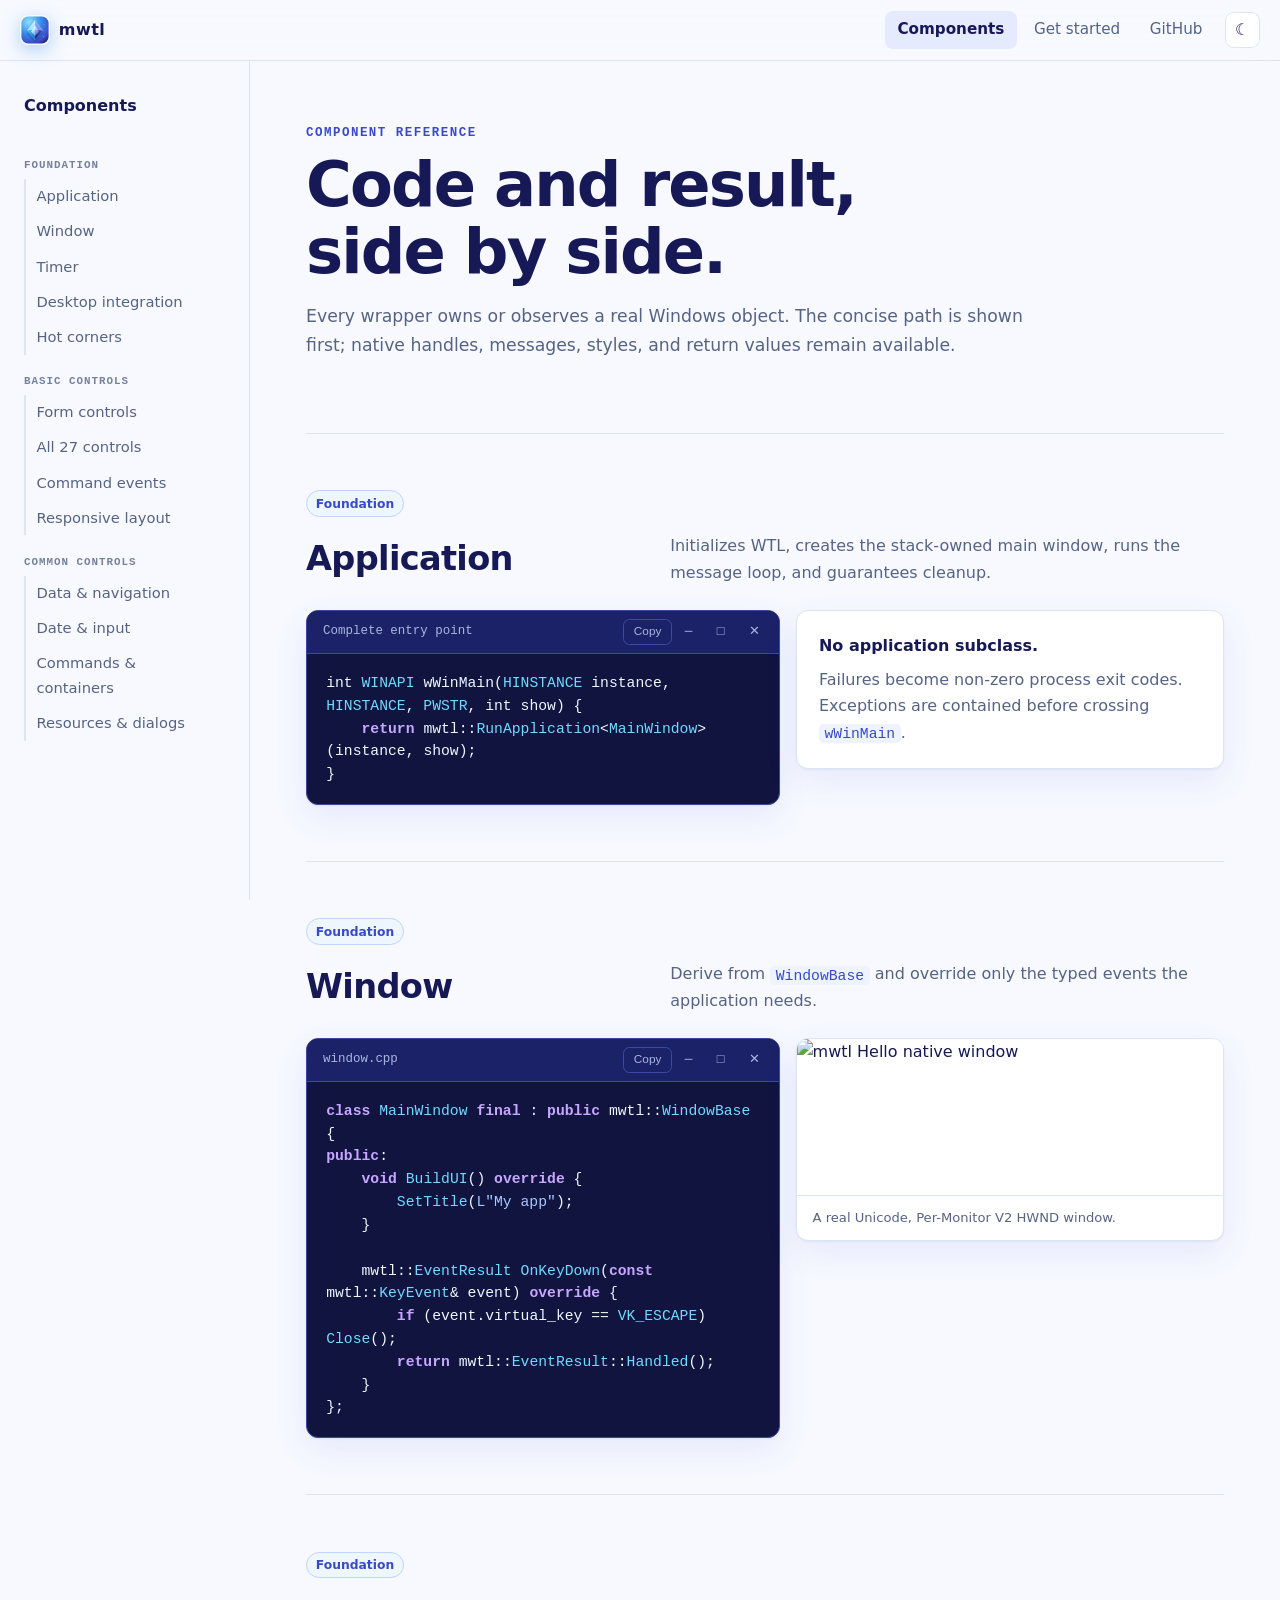
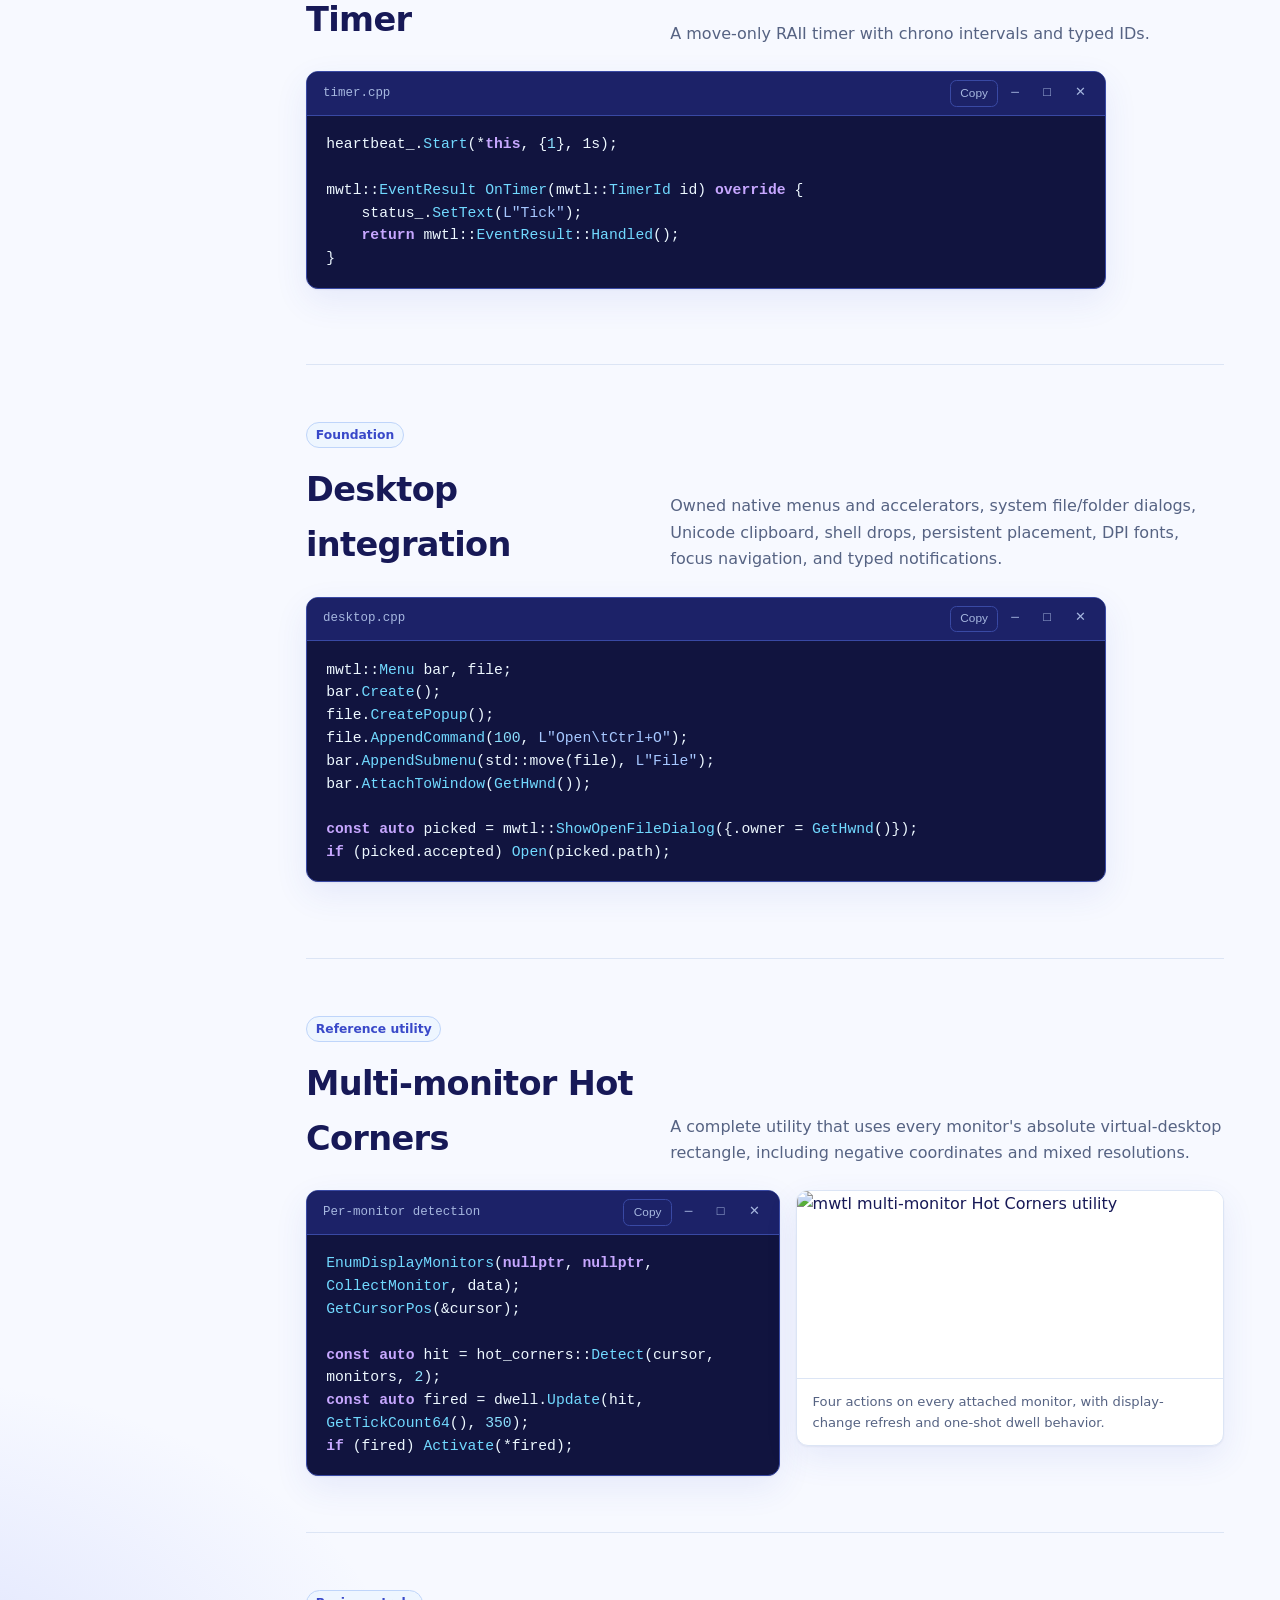
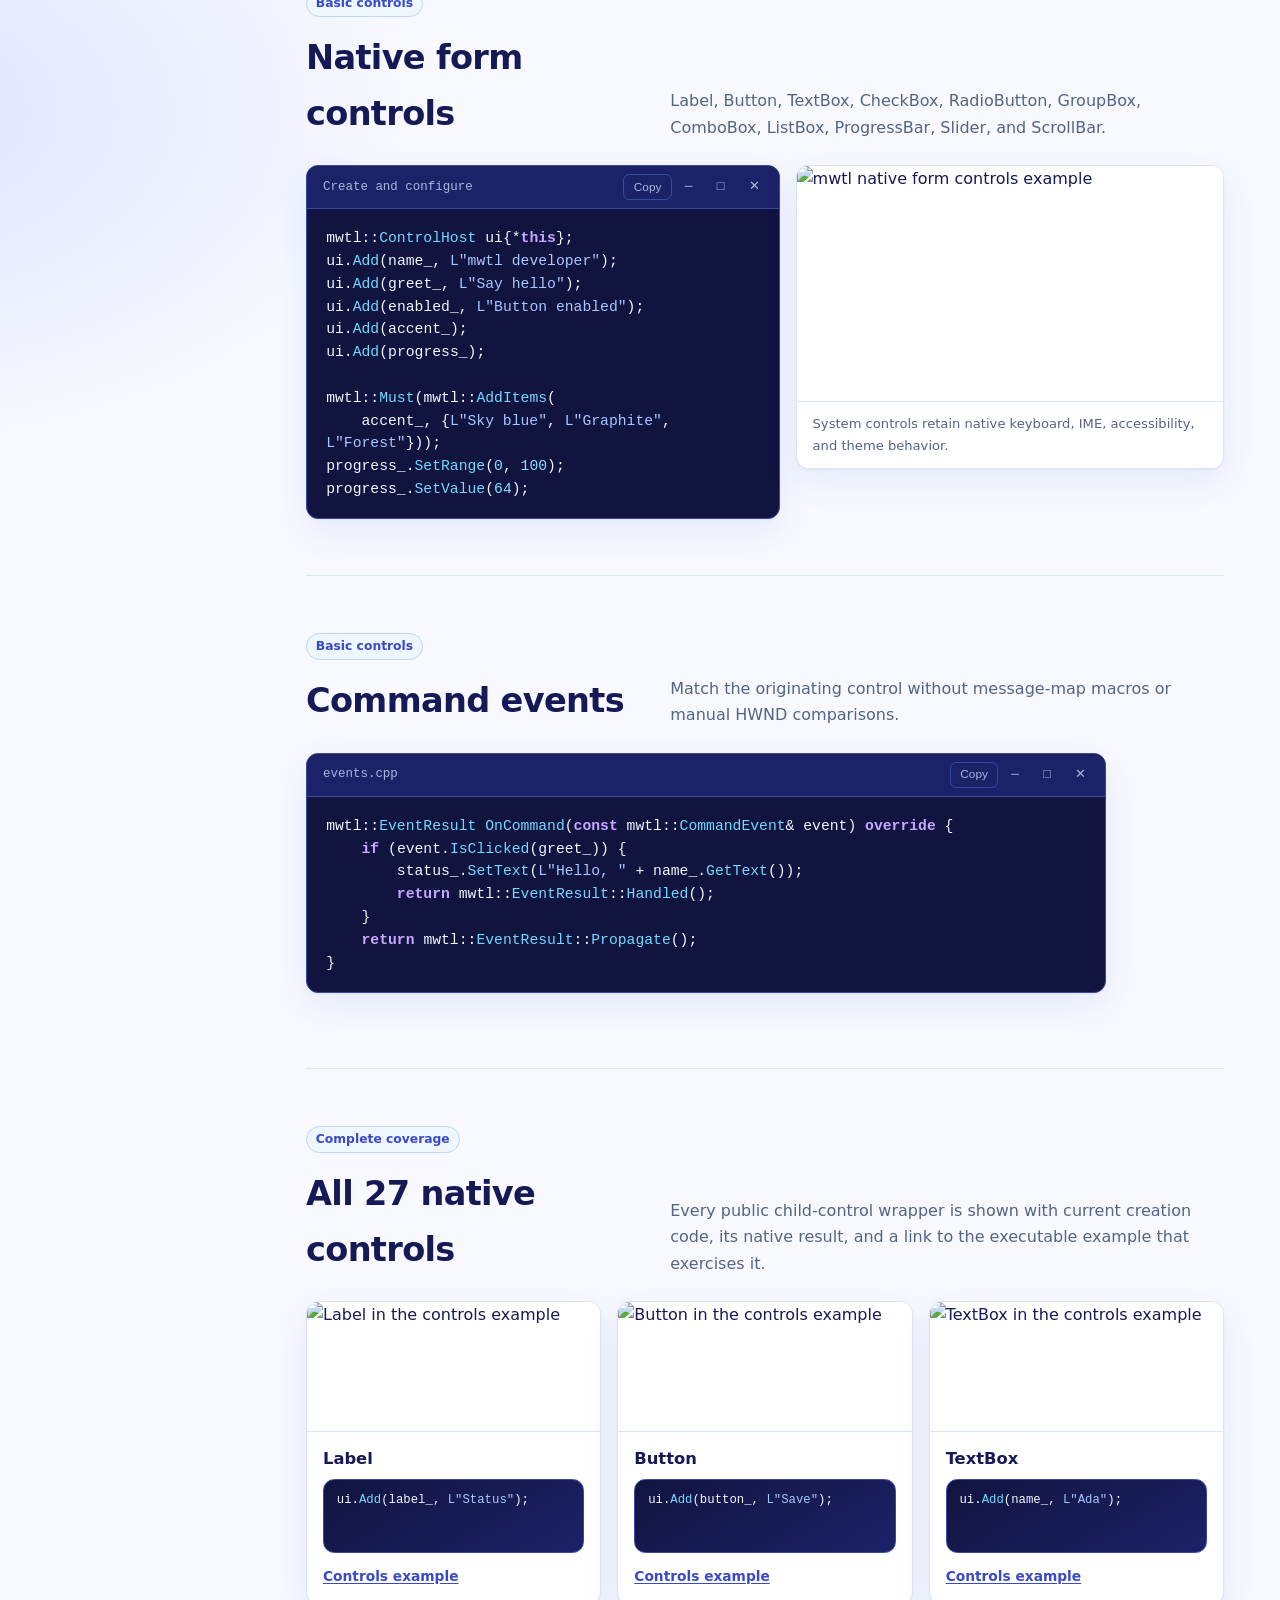
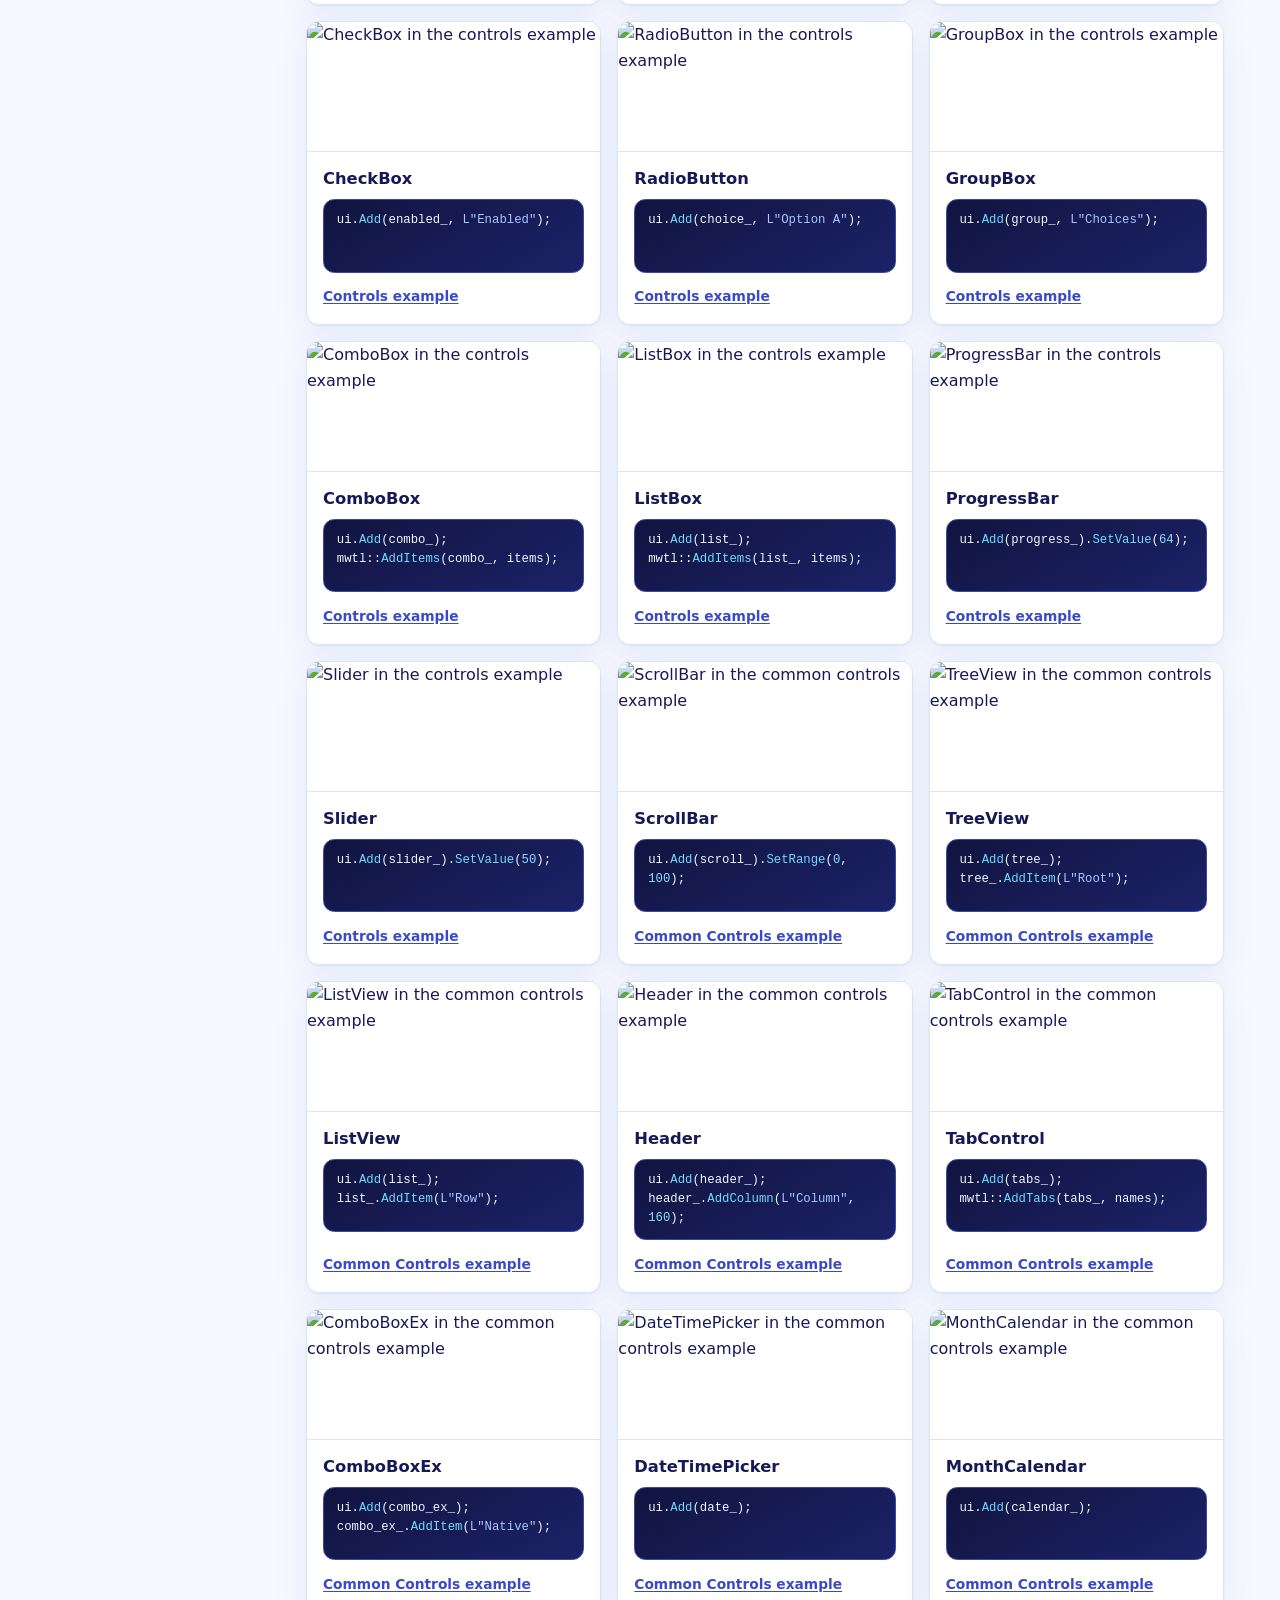
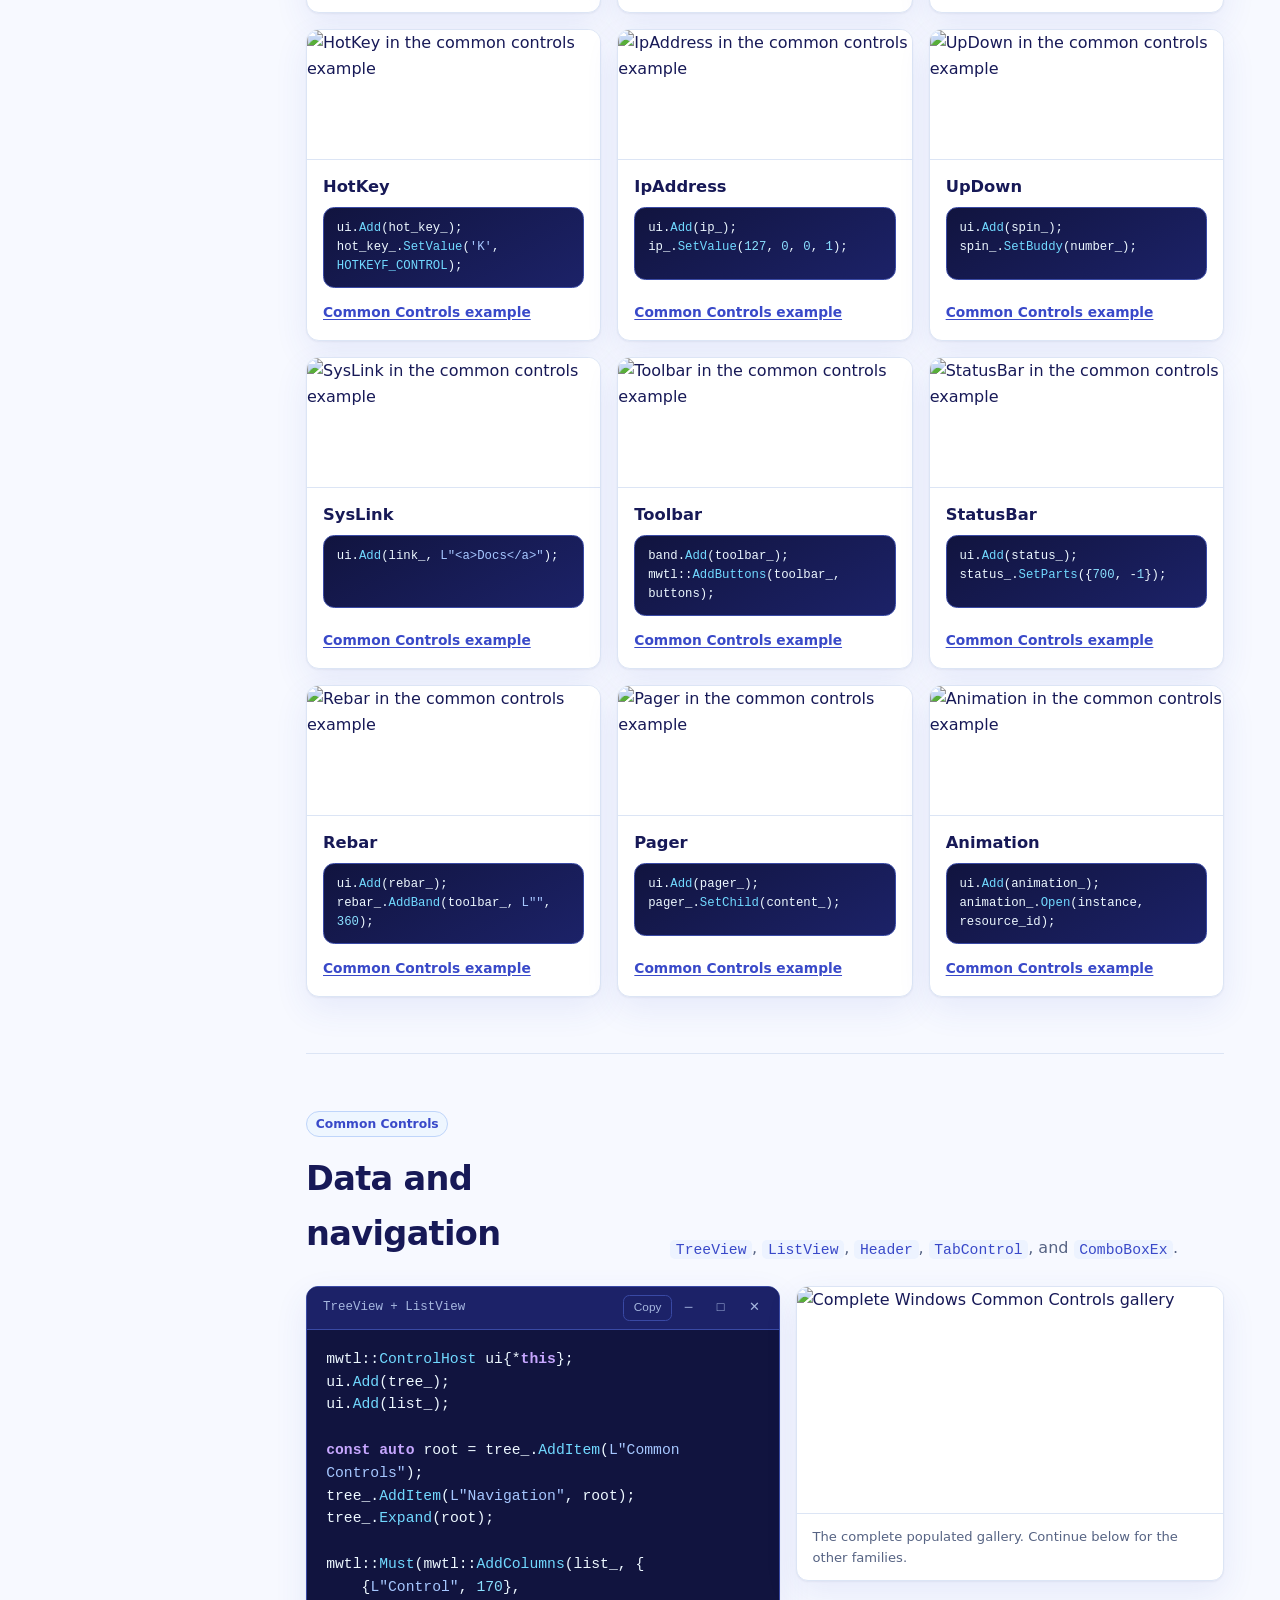
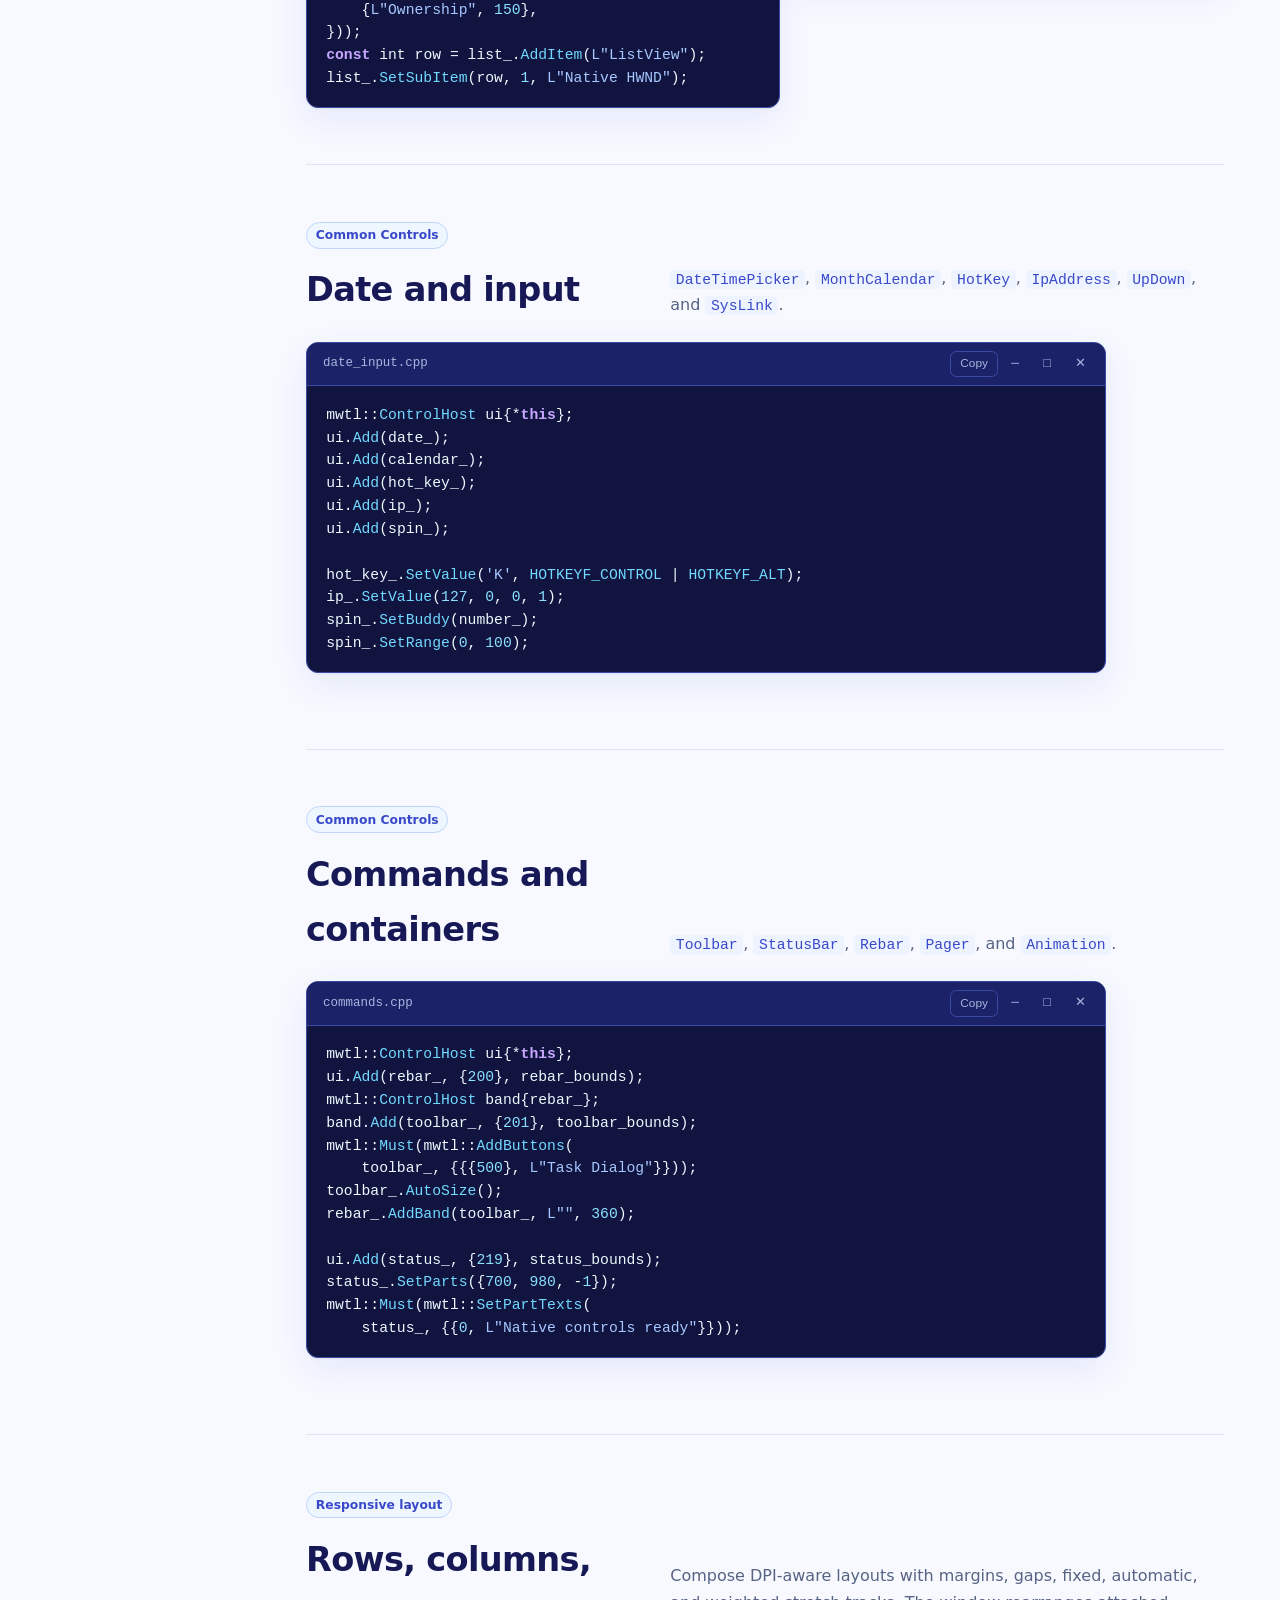
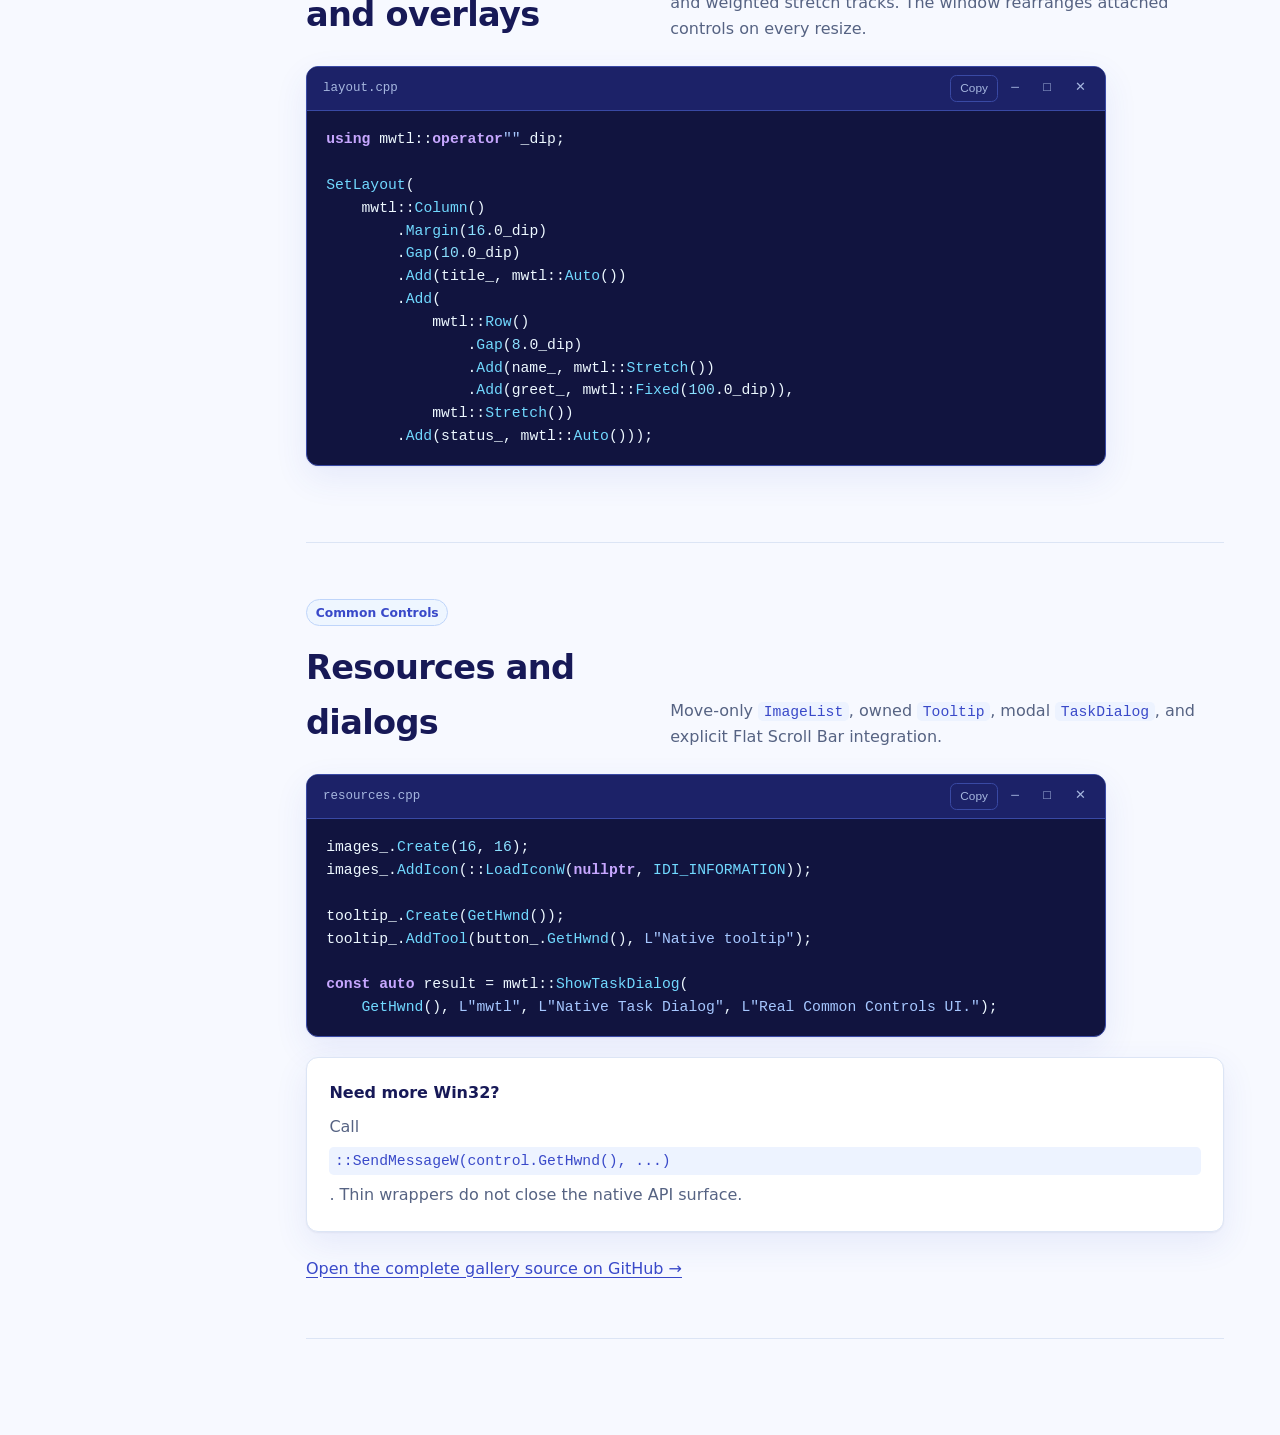
==== site/components/index.html @ 3ee510d9 "Align site colors with the project mark" ====
<!doctype html>
<html lang="en">
<head>
  <meta charset="utf-8">
  <meta name="viewport" content="width=device-width, initial-scale=1">
  <meta name="description" content="Browse mwtl components, complete code, and native Windows UI results.">
  <link rel="canonical" href="https://everettjf.github.io/mwtl/components/">
  <title>Components — mwtl</title>
  <meta name="theme-color" content="#f7f9ff">
  <link rel="icon" type="image/svg+xml" href="../assets/mwtl-mark.svg">
  <link rel="stylesheet" href="../styles.css?v=20260808e">
  <script>try{const t=localStorage.getItem("mwtl-theme");if(t)document.documentElement.dataset.theme=t}catch{}</script>
  <script defer src="../assets/site.js?v=20260808e"></script>
</head>
<body>
  <a class="skip-link" href="#main">Skip to content</a>
  <header class="site-header docs-topbar">
    <div class="nav">
      <a class="brand" href="../index.html"><img src="../assets/mwtl-mark.svg" alt=""><span>mwtl</span></a>
      <nav class="nav-links" aria-label="Main navigation">
        <a class="active" href="index.html" aria-current="page">Components</a>
        <a href="../building.html">Get started</a>
        <a href="https://github.com/everettjf/mwtl">GitHub</a>
        <button class="theme-toggle" type="button" aria-label="Toggle color theme"></button>
      </nav>
    </div>
  </header>

  <div class="docs-layout">
    <aside class="docs-sidebar">
      <div class="sidebar-title">Components</div>
      <nav aria-label="Component navigation">
        <span>Foundation</span>
        <a href="#application">Application</a>
        <a href="#window">Window</a>
        <a href="#timer">Timer</a>
        <a href="#desktop">Desktop integration</a>
        <a href="#hot-corners">Hot corners</a>
        <span>Basic controls</span>
        <a href="#form-controls">Form controls</a>
        <a href="#control-catalog">All 27 controls</a>
        <a href="#events">Command events</a>
        <a href="#layout">Responsive layout</a>
        <span>Common Controls</span>
        <a href="#data-navigation">Data &amp; navigation</a>
        <a href="#date-input">Date &amp; input</a>
        <a href="#commands">Commands &amp; containers</a>
        <a href="#resources">Resources &amp; dialogs</a>
      </nav>
    </aside>

    <main id="main" class="docs-content">
      <header class="docs-intro">
        <div class="eyebrow">Component reference</div>
        <h1>Code and result,<br>side by side.</h1>
        <p>Every wrapper owns or observes a real Windows object. The concise path is shown first; native handles, messages, styles, and return values remain available.</p>
      </header>

      <section id="application" class="doc-section">
        <div class="doc-heading"><div><span class="tag">Foundation</span><h2>Application</h2></div><p>Initializes WTL, creates the stack-owned main window, runs the message loop, and guarantees cleanup.</p></div>
        <div class="example-grid single-code">
          <pre data-title="Complete entry point"><code>int WINAPI wWinMain(HINSTANCE instance, HINSTANCE, PWSTR, int show) {
    return mwtl::RunApplication&lt;MainWindow&gt;(instance, show);
}</code></pre>
          <div class="result-note"><strong>No application subclass.</strong><span>Failures become non-zero process exit codes. Exceptions are contained before crossing <code>wWinMain</code>.</span></div>
        </div>
      </section>

      <section id="window" class="doc-section">
        <div class="doc-heading"><div><span class="tag">Foundation</span><h2>Window</h2></div><p>Derive from <code>WindowBase</code> and override only the typed events the application needs.</p></div>
        <div class="example-grid">
          <pre data-title="window.cpp"><code>class MainWindow final : public mwtl::WindowBase {
public:
    void BuildUI() override {
        SetTitle(L"My app");
    }

    mwtl::EventResult OnKeyDown(const mwtl::KeyEvent&amp; event) override {
        if (event.virtual_key == VK_ESCAPE) Close();
        return mwtl::EventResult::Handled();
    }
};</code></pre>
          <figure class="preview-panel"><img src="https://raw.githubusercontent.com/everettjf/mwtl/main/docs/images/examples/hello.png" alt="mwtl Hello native window" width="975" height="357" loading="lazy" decoding="async"><figcaption>A real Unicode, Per-Monitor V2 HWND window.</figcaption></figure>
        </div>
      </section>

      <section id="timer" class="doc-section">
        <div class="doc-heading"><div><span class="tag">Foundation</span><h2>Timer</h2></div><p>A move-only RAII timer with chrono intervals and typed IDs.</p></div>
        <div class="code-panel compact"><pre data-title="timer.cpp"><code>heartbeat_.Start(*this, {1}, 1s);

mwtl::EventResult OnTimer(mwtl::TimerId id) override {
    status_.SetText(L"Tick");
    return mwtl::EventResult::Handled();
}</code></pre></div>
      </section>

      <section id="desktop" class="doc-section">
        <div class="doc-heading"><div><span class="tag">Foundation</span><h2>Desktop integration</h2></div><p>Owned native menus and accelerators, system file/folder dialogs, Unicode clipboard, shell drops, persistent placement, DPI fonts, focus navigation, and typed notifications.</p></div>
        <div class="code-panel compact"><pre data-title="desktop.cpp"><code>mwtl::Menu bar, file;
bar.Create();
file.CreatePopup();
file.AppendCommand(100, L"Open\tCtrl+O");
bar.AppendSubmenu(std::move(file), L"File");
bar.AttachToWindow(GetHwnd());

const auto picked = mwtl::ShowOpenFileDialog({.owner = GetHwnd()});
if (picked.accepted) Open(picked.path);</code></pre></div>
      </section>

      <section id="hot-corners" class="doc-section">
        <div class="doc-heading"><div><span class="tag">Reference utility</span><h2>Multi-monitor Hot Corners</h2></div><p>A complete utility that uses every monitor's absolute virtual-desktop rectangle, including negative coordinates and mixed resolutions.</p></div>
        <div class="example-grid">
          <pre data-title="Per-monitor detection"><code>EnumDisplayMonitors(nullptr, nullptr, CollectMonitor, data);
GetCursorPos(&cursor);

const auto hit = hot_corners::Detect(cursor, monitors, 2);
const auto fired = dwell.Update(hit, GetTickCount64(), 350);
if (fired) Activate(*fired);</code></pre>
          <figure class="preview-panel"><img src="https://raw.githubusercontent.com/everettjf/mwtl/main/docs/images/examples/hot-corners.png" alt="mwtl multi-monitor Hot Corners utility" width="655" height="287" loading="lazy" decoding="async"><figcaption>Four actions on every attached monitor, with display-change refresh and one-shot dwell behavior.</figcaption></figure>
        </div>
      </section>

      <section id="form-controls" class="doc-section">
        <div class="doc-heading"><div><span class="tag">Basic controls</span><h2>Native form controls</h2></div><p>Label, Button, TextBox, CheckBox, RadioButton, GroupBox, ComboBox, ListBox, ProgressBar, Slider, and ScrollBar.</p></div>
        <div class="example-grid">
          <pre data-title="Create and configure"><code>mwtl::ControlHost ui{*this};
ui.Add(name_, L"mwtl developer");
ui.Add(greet_, L"Say hello");
ui.Add(enabled_, L"Button enabled");
ui.Add(accent_);
ui.Add(progress_);

mwtl::Must(mwtl::AddItems(
    accent_, {L"Sky blue", L"Graphite", L"Forest"}));
progress_.SetRange(0, 100);
progress_.SetValue(64);</code></pre>
          <figure class="preview-panel"><img src="https://raw.githubusercontent.com/everettjf/mwtl/main/docs/images/examples/controls.png" alt="mwtl native form controls example" width="1462" height="806" loading="lazy" decoding="async"><figcaption>System controls retain native keyboard, IME, accessibility, and theme behavior.</figcaption></figure>
        </div>
      </section>

      <section id="events" class="doc-section">
        <div class="doc-heading"><div><span class="tag">Basic controls</span><h2>Command events</h2></div><p>Match the originating control without message-map macros or manual HWND comparisons.</p></div>
        <div class="code-panel compact"><pre data-title="events.cpp"><code>mwtl::EventResult OnCommand(const mwtl::CommandEvent&amp; event) override {
    if (event.IsClicked(greet_)) {
        status_.SetText(L"Hello, " + name_.GetText());
        return mwtl::EventResult::Handled();
    }
    return mwtl::EventResult::Propagate();
}</code></pre></div>
      </section>

      <section id="control-catalog" class="doc-section">
        <div class="doc-heading"><div><span class="tag">Complete coverage</span><h2>All 27 native controls</h2></div><p>Every public child-control wrapper is shown with current creation code, its native result, and a link to the executable example that exercises it.</p></div>
        <div class="component-catalog">
          <article class="component-card"><img src="https://raw.githubusercontent.com/everettjf/mwtl/main/docs/images/examples/controls.png" alt="Label in the controls example" width="1462" height="806" loading="lazy" decoding="async"><h3>Label</h3><pre><code>ui.Add(label_, L"Status");</code></pre><a href="https://github.com/everettjf/mwtl/blob/main/examples/controls/main.cpp">Controls example</a></article>
          <article class="component-card"><img src="https://raw.githubusercontent.com/everettjf/mwtl/main/docs/images/examples/controls.png" alt="Button in the controls example" width="1462" height="806" loading="lazy" decoding="async"><h3>Button</h3><pre><code>ui.Add(button_, L"Save");</code></pre><a href="https://github.com/everettjf/mwtl/blob/main/examples/controls/main.cpp">Controls example</a></article>
          <article class="component-card"><img src="https://raw.githubusercontent.com/everettjf/mwtl/main/docs/images/examples/controls.png" alt="TextBox in the controls example" width="1462" height="806" loading="lazy" decoding="async"><h3>TextBox</h3><pre><code>ui.Add(name_, L"Ada");</code></pre><a href="https://github.com/everettjf/mwtl/blob/main/examples/controls/main.cpp">Controls example</a></article>
          <article class="component-card"><img src="https://raw.githubusercontent.com/everettjf/mwtl/main/docs/images/examples/controls.png" alt="CheckBox in the controls example" width="1462" height="806" loading="lazy" decoding="async"><h3>CheckBox</h3><pre><code>ui.Add(enabled_, L"Enabled");</code></pre><a href="https://github.com/everettjf/mwtl/blob/main/examples/controls/main.cpp">Controls example</a></article>
          <article class="component-card"><img src="https://raw.githubusercontent.com/everettjf/mwtl/main/docs/images/examples/controls.png" alt="RadioButton in the controls example" width="1462" height="806" loading="lazy" decoding="async"><h3>RadioButton</h3><pre><code>ui.Add(choice_, L"Option A");</code></pre><a href="https://github.com/everettjf/mwtl/blob/main/examples/controls/main.cpp">Controls example</a></article>
          <article class="component-card"><img src="https://raw.githubusercontent.com/everettjf/mwtl/main/docs/images/examples/controls.png" alt="GroupBox in the controls example" width="1462" height="806" loading="lazy" decoding="async"><h3>GroupBox</h3><pre><code>ui.Add(group_, L"Choices");</code></pre><a href="https://github.com/everettjf/mwtl/blob/main/examples/controls/main.cpp">Controls example</a></article>
          <article class="component-card"><img src="https://raw.githubusercontent.com/everettjf/mwtl/main/docs/images/examples/controls.png" alt="ComboBox in the controls example" width="1462" height="806" loading="lazy" decoding="async"><h3>ComboBox</h3><pre><code>ui.Add(combo_);
mwtl::AddItems(combo_, items);</code></pre><a href="https://github.com/everettjf/mwtl/blob/main/examples/controls/main.cpp">Controls example</a></article>
          <article class="component-card"><img src="https://raw.githubusercontent.com/everettjf/mwtl/main/docs/images/examples/controls.png" alt="ListBox in the controls example" width="1462" height="806" loading="lazy" decoding="async"><h3>ListBox</h3><pre><code>ui.Add(list_);
mwtl::AddItems(list_, items);</code></pre><a href="https://github.com/everettjf/mwtl/blob/main/examples/controls/main.cpp">Controls example</a></article>
          <article class="component-card"><img src="https://raw.githubusercontent.com/everettjf/mwtl/main/docs/images/examples/controls.png" alt="ProgressBar in the controls example" width="1462" height="806" loading="lazy" decoding="async"><h3>ProgressBar</h3><pre><code>ui.Add(progress_).SetValue(64);</code></pre><a href="https://github.com/everettjf/mwtl/blob/main/examples/controls/main.cpp">Controls example</a></article>
          <article class="component-card"><img src="https://raw.githubusercontent.com/everettjf/mwtl/main/docs/images/examples/controls.png" alt="Slider in the controls example" width="1462" height="806" loading="lazy" decoding="async"><h3>Slider</h3><pre><code>ui.Add(slider_).SetValue(50);</code></pre><a href="https://github.com/everettjf/mwtl/blob/main/examples/controls/main.cpp">Controls example</a></article>
          <article class="component-card"><img src="https://raw.githubusercontent.com/everettjf/mwtl/main/docs/images/examples/common-controls.png" alt="ScrollBar in the common controls example" width="1920" height="1020" loading="lazy" decoding="async"><h3>ScrollBar</h3><pre><code>ui.Add(scroll_).SetRange(0, 100);</code></pre><a href="https://github.com/everettjf/mwtl/blob/main/examples/common_controls/main.cpp">Common Controls example</a></article>
          <article class="component-card"><img src="https://raw.githubusercontent.com/everettjf/mwtl/main/docs/images/examples/common-controls.png" alt="TreeView in the common controls example" width="1920" height="1020" loading="lazy" decoding="async"><h3>TreeView</h3><pre><code>ui.Add(tree_);
tree_.AddItem(L"Root");</code></pre><a href="https://github.com/everettjf/mwtl/blob/main/examples/common_controls/main.cpp">Common Controls example</a></article>
          <article class="component-card"><img src="https://raw.githubusercontent.com/everettjf/mwtl/main/docs/images/examples/common-controls.png" alt="ListView in the common controls example" width="1920" height="1020" loading="lazy" decoding="async"><h3>ListView</h3><pre><code>ui.Add(list_);
list_.AddItem(L"Row");</code></pre><a href="https://github.com/everettjf/mwtl/blob/main/examples/common_controls/main.cpp">Common Controls example</a></article>
          <article class="component-card"><img src="https://raw.githubusercontent.com/everettjf/mwtl/main/docs/images/examples/common-controls.png" alt="Header in the common controls example" width="1920" height="1020" loading="lazy" decoding="async"><h3>Header</h3><pre><code>ui.Add(header_);
header_.AddColumn(L"Column", 160);</code></pre><a href="https://github.com/everettjf/mwtl/blob/main/examples/common_controls/main.cpp">Common Controls example</a></article>
          <article class="component-card"><img src="https://raw.githubusercontent.com/everettjf/mwtl/main/docs/images/examples/common-controls.png" alt="TabControl in the common controls example" width="1920" height="1020" loading="lazy" decoding="async"><h3>TabControl</h3><pre><code>ui.Add(tabs_);
mwtl::AddTabs(tabs_, names);</code></pre><a href="https://github.com/everettjf/mwtl/blob/main/examples/common_controls/main.cpp">Common Controls example</a></article>
          <article class="component-card"><img src="https://raw.githubusercontent.com/everettjf/mwtl/main/docs/images/examples/common-controls.png" alt="ComboBoxEx in the common controls example" width="1920" height="1020" loading="lazy" decoding="async"><h3>ComboBoxEx</h3><pre><code>ui.Add(combo_ex_);
combo_ex_.AddItem(L"Native");</code></pre><a href="https://github.com/everettjf/mwtl/blob/main/examples/common_controls/main.cpp">Common Controls example</a></article>
          <article class="component-card"><img src="https://raw.githubusercontent.com/everettjf/mwtl/main/docs/images/examples/common-controls.png" alt="DateTimePicker in the common controls example" width="1920" height="1020" loading="lazy" decoding="async"><h3>DateTimePicker</h3><pre><code>ui.Add(date_);</code></pre><a href="https://github.com/everettjf/mwtl/blob/main/examples/common_controls/main.cpp">Common Controls example</a></article>
          <article class="component-card"><img src="https://raw.githubusercontent.com/everettjf/mwtl/main/docs/images/examples/common-controls.png" alt="MonthCalendar in the common controls example" width="1920" height="1020" loading="lazy" decoding="async"><h3>MonthCalendar</h3><pre><code>ui.Add(calendar_);</code></pre><a href="https://github.com/everettjf/mwtl/blob/main/examples/common_controls/main.cpp">Common Controls example</a></article>
          <article class="component-card"><img src="https://raw.githubusercontent.com/everettjf/mwtl/main/docs/images/examples/common-controls.png" alt="HotKey in the common controls example" width="1920" height="1020" loading="lazy" decoding="async"><h3>HotKey</h3><pre><code>ui.Add(hot_key_);
hot_key_.SetValue('K', HOTKEYF_CONTROL);</code></pre><a href="https://github.com/everettjf/mwtl/blob/main/examples/common_controls/main.cpp">Common Controls example</a></article>
          <article class="component-card"><img src="https://raw.githubusercontent.com/everettjf/mwtl/main/docs/images/examples/common-controls.png" alt="IpAddress in the common controls example" width="1920" height="1020" loading="lazy" decoding="async"><h3>IpAddress</h3><pre><code>ui.Add(ip_);
ip_.SetValue(127, 0, 0, 1);</code></pre><a href="https://github.com/everettjf/mwtl/blob/main/examples/common_controls/main.cpp">Common Controls example</a></article>
          <article class="component-card"><img src="https://raw.githubusercontent.com/everettjf/mwtl/main/docs/images/examples/common-controls.png" alt="UpDown in the common controls example" width="1920" height="1020" loading="lazy" decoding="async"><h3>UpDown</h3><pre><code>ui.Add(spin_);
spin_.SetBuddy(number_);</code></pre><a href="https://github.com/everettjf/mwtl/blob/main/examples/common_controls/main.cpp">Common Controls example</a></article>
          <article class="component-card"><img src="https://raw.githubusercontent.com/everettjf/mwtl/main/docs/images/examples/common-controls.png" alt="SysLink in the common controls example" width="1920" height="1020" loading="lazy" decoding="async"><h3>SysLink</h3><pre><code>ui.Add(link_, L"&lt;a&gt;Docs&lt;/a&gt;");</code></pre><a href="https://github.com/everettjf/mwtl/blob/main/examples/common_controls/main.cpp">Common Controls example</a></article>
          <article class="component-card"><img src="https://raw.githubusercontent.com/everettjf/mwtl/main/docs/images/examples/common-controls.png" alt="Toolbar in the common controls example" width="1920" height="1020" loading="lazy" decoding="async"><h3>Toolbar</h3><pre><code>band.Add(toolbar_);
mwtl::AddButtons(toolbar_, buttons);</code></pre><a href="https://github.com/everettjf/mwtl/blob/main/examples/common_controls/main.cpp">Common Controls example</a></article>
          <article class="component-card"><img src="https://raw.githubusercontent.com/everettjf/mwtl/main/docs/images/examples/common-controls.png" alt="StatusBar in the common controls example" width="1920" height="1020" loading="lazy" decoding="async"><h3>StatusBar</h3><pre><code>ui.Add(status_);
status_.SetParts({700, -1});</code></pre><a href="https://github.com/everettjf/mwtl/blob/main/examples/common_controls/main.cpp">Common Controls example</a></article>
          <article class="component-card"><img src="https://raw.githubusercontent.com/everettjf/mwtl/main/docs/images/examples/common-controls.png" alt="Rebar in the common controls example" width="1920" height="1020" loading="lazy" decoding="async"><h3>Rebar</h3><pre><code>ui.Add(rebar_);
rebar_.AddBand(toolbar_, L"", 360);</code></pre><a href="https://github.com/everettjf/mwtl/blob/main/examples/common_controls/main.cpp">Common Controls example</a></article>
          <article class="component-card"><img src="https://raw.githubusercontent.com/everettjf/mwtl/main/docs/images/examples/common-controls.png" alt="Pager in the common controls example" width="1920" height="1020" loading="lazy" decoding="async"><h3>Pager</h3><pre><code>ui.Add(pager_);
pager_.SetChild(content_);</code></pre><a href="https://github.com/everettjf/mwtl/blob/main/examples/common_controls/main.cpp">Common Controls example</a></article>
          <article class="component-card"><img src="https://raw.githubusercontent.com/everettjf/mwtl/main/docs/images/examples/common-controls.png" alt="Animation in the common controls example" width="1920" height="1020" loading="lazy" decoding="async"><h3>Animation</h3><pre><code>ui.Add(animation_);
animation_.Open(instance, resource_id);</code></pre><a href="https://github.com/everettjf/mwtl/blob/main/examples/common_controls/main.cpp">Common Controls example</a></article>
        </div>
      </section>

      <section id="data-navigation" class="doc-section">
        <div class="doc-heading"><div><span class="tag">Common Controls</span><h2>Data and navigation</h2></div><p><code>TreeView</code>, <code>ListView</code>, <code>Header</code>, <code>TabControl</code>, and <code>ComboBoxEx</code>.</p></div>
        <div class="example-grid">
          <pre data-title="TreeView + ListView"><code>mwtl::ControlHost ui{*this};
ui.Add(tree_);
ui.Add(list_);

const auto root = tree_.AddItem(L"Common Controls");
tree_.AddItem(L"Navigation", root);
tree_.Expand(root);

mwtl::Must(mwtl::AddColumns(list_, {
    {L"Control", 170},
    {L"Ownership", 150},
}));
const int row = list_.AddItem(L"ListView");
list_.SetSubItem(row, 1, L"Native HWND");</code></pre>
          <figure class="preview-panel common-preview"><img src="https://raw.githubusercontent.com/everettjf/mwtl/main/docs/images/examples/common-controls.png" alt="Complete Windows Common Controls gallery" width="1920" height="1020" loading="lazy" decoding="async"><figcaption>The complete populated gallery. Continue below for the other families.</figcaption></figure>
        </div>
      </section>

      <section id="date-input" class="doc-section">
        <div class="doc-heading"><div><span class="tag">Common Controls</span><h2>Date and input</h2></div><p><code>DateTimePicker</code>, <code>MonthCalendar</code>, <code>HotKey</code>, <code>IpAddress</code>, <code>UpDown</code>, and <code>SysLink</code>.</p></div>
        <div class="code-panel compact"><pre data-title="date_input.cpp"><code>mwtl::ControlHost ui{*this};
ui.Add(date_);
ui.Add(calendar_);
ui.Add(hot_key_);
ui.Add(ip_);
ui.Add(spin_);

hot_key_.SetValue('K', HOTKEYF_CONTROL | HOTKEYF_ALT);
ip_.SetValue(127, 0, 0, 1);
spin_.SetBuddy(number_);
spin_.SetRange(0, 100);</code></pre></div>
      </section>

      <section id="commands" class="doc-section">
        <div class="doc-heading"><div><span class="tag">Common Controls</span><h2>Commands and containers</h2></div><p><code>Toolbar</code>, <code>StatusBar</code>, <code>Rebar</code>, <code>Pager</code>, and <code>Animation</code>.</p></div>
        <div class="code-panel compact"><pre data-title="commands.cpp"><code>mwtl::ControlHost ui{*this};
ui.Add(rebar_, {200}, rebar_bounds);
mwtl::ControlHost band{rebar_};
band.Add(toolbar_, {201}, toolbar_bounds);
mwtl::Must(mwtl::AddButtons(
    toolbar_, {{{500}, L"Task Dialog"}}));
toolbar_.AutoSize();
rebar_.AddBand(toolbar_, L"", 360);

ui.Add(status_, {219}, status_bounds);
status_.SetParts({700, 980, -1});
mwtl::Must(mwtl::SetPartTexts(
    status_, {{0, L"Native controls ready"}}));</code></pre></div>
      </section>

      <section id="layout" class="doc-section">
        <div class="doc-heading"><div><span class="tag">Responsive layout</span><h2>Rows, columns, and overlays</h2></div><p>Compose DPI-aware layouts with margins, gaps, fixed, automatic, and weighted stretch tracks. The window rearranges attached controls on every resize.</p></div>
        <div class="code-panel compact"><pre data-title="layout.cpp"><code>using mwtl::operator""_dip;

SetLayout(
    mwtl::Column()
        .Margin(16.0_dip)
        .Gap(10.0_dip)
        .Add(title_, mwtl::Auto())
        .Add(
            mwtl::Row()
                .Gap(8.0_dip)
                .Add(name_, mwtl::Stretch())
                .Add(greet_, mwtl::Fixed(100.0_dip)),
            mwtl::Stretch())
        .Add(status_, mwtl::Auto()));</code></pre></div>
      </section>

      <section id="resources" class="doc-section">
        <div class="doc-heading"><div><span class="tag">Common Controls</span><h2>Resources and dialogs</h2></div><p>Move-only <code>ImageList</code>, owned <code>Tooltip</code>, modal <code>TaskDialog</code>, and explicit Flat Scroll Bar integration.</p></div>
        <div class="code-panel compact"><pre data-title="resources.cpp"><code>images_.Create(16, 16);
images_.AddIcon(::LoadIconW(nullptr, IDI_INFORMATION));

tooltip_.Create(GetHwnd());
tooltip_.AddTool(button_.GetHwnd(), L"Native tooltip");

const auto result = mwtl::ShowTaskDialog(
    GetHwnd(), L"mwtl", L"Native Task Dialog", L"Real Common Controls UI.");</code></pre></div>
        <div class="native-note"><strong>Need more Win32?</strong> Call <code>::SendMessageW(control.GetHwnd(), ...)</code>. Thin wrappers do not close the native API surface.</div>
        <p class="source-link"><a href="https://github.com/everettjf/mwtl/blob/main/examples/common_controls/main.cpp">Open the complete gallery source on GitHub →</a></p>
      </section>
    </main>
  </div>
</body>
</html>
---- site/styles.css ----
/* mwtl site — Fluent-inspired design derived from the project mark:
   luminous cyan, Windows blue, electric violet, and deep cosmic navy.
   The site is light by default; its dark counterpart is available through
   the header toggle (data-theme="dark" on <html>, persisted by site.js). */

:root {
  color-scheme: light;
  --bg: #f7f9ff;
  --glow-a: rgba(113, 217, 255, .32);
  --glow-b: rgba(98, 120, 245, .18);
  --surface: #ffffff;
  --surface-2: #edf3ff;
  --text: #171957;
  --muted: #566383;
  --line: #dce5f5;
  --line-strong: #bcccf0;
  --accent: #3949c9;
  --accent-soft: rgba(98, 120, 245, .12);
  --chip-line: #bfd5fa;
  --chip-bg: #eef6ff;
  --card-shadow: 0 1px 2px rgba(23, 25, 87, .05), 0 12px 34px rgba(57, 73, 201, .09);
  --card-shadow-hover: 0 3px 7px rgba(23, 25, 87, .08), 0 20px 48px rgba(57, 73, 201, .17);
  --header-bg: rgba(247, 249, 255, .84);
  --code-bg: #11143f;
  --code-bg-2: #1c2268;
  --code-line: #3949a4;
  --code-text: #edf8ff;
  --code-muted: #a6b7df;
}

:root[data-theme="dark"] {
  color-scheme: dark;
  --bg: #090b24;
  --glow-a: rgba(53, 185, 237, .14);
  --glow-b: rgba(73, 59, 196, .20);
  --surface: #121634;
  --surface-2: #1a2048;
  --text: #f1f7ff;
  --muted: #a6b3d4;
  --line: #252c5a;
  --line-strong: #3c4787;
  --accent: #8be0ff;
  --accent-soft: rgba(113, 217, 255, .11);
  --chip-line: #35558c;
  --chip-bg: rgba(56, 140, 233, .12);
  --card-shadow: 0 1px 2px rgba(2, 3, 16, .5), 0 14px 38px rgba(2, 3, 16, .46);
  --card-shadow-hover: 0 3px 7px rgba(2, 3, 16, .55), 0 22px 52px rgba(2, 3, 16, .66);
  --header-bg: rgba(9, 11, 36, .82);
  --code-bg: #0d1033;
  --code-bg-2: #171957;
  --code-line: #303978;
  --code-text: #effaff;
  --code-muted: #9eacd2;
}

* { box-sizing: border-box; }
html { scroll-behavior: smooth; }

body {
  margin: 0;
  background:
    radial-gradient(60rem 34rem at 84% -8%, var(--glow-a), transparent 70%),
    radial-gradient(48rem 30rem at -10% 30%, var(--glow-b), transparent 70%),
    var(--bg);
  color: var(--text);
  font-family: "Segoe UI Variable Text", "Segoe UI", system-ui, -apple-system, "Helvetica Neue", Arial, sans-serif;
  line-height: 1.65;
  -webkit-font-smoothing: antialiased;
}

h1, h2, h3 { font-family: "Segoe UI Variable Display", "Segoe UI", system-ui, sans-serif; }
code, pre, kbd { font-family: "Cascadia Code", "Cascadia Mono", Consolas, "SFMono-Regular", Menlo, monospace; }

a { color: var(--accent); text-underline-offset: .18em; }
a:hover { text-decoration-thickness: 2px; }

::selection { background: rgba(98, 120, 245, .28); }
:focus-visible { outline: 2px solid var(--accent); outline-offset: 2px; border-radius: 4px; }

.skip-link {
  position: absolute; top: -3rem; left: 1rem; z-index: 100;
  padding: .5rem .9rem; border-radius: .5rem;
  background: var(--accent); color: #fff; text-decoration: none;
  transition: top .15s ease;
}
.skip-link:focus-visible { top: .6rem; }

.shell { width: min(1120px, calc(100% - 2.5rem)); margin: 0 auto; }

/* ---------- Header ---------- */
.site-header {
  position: sticky; top: 0; z-index: 40;
  border-bottom: 1px solid var(--line);
  background: var(--header-bg);
  backdrop-filter: blur(16px);
  -webkit-backdrop-filter: blur(16px);
}
.nav { display: flex; align-items: center; justify-content: space-between; gap: 1rem; min-height: 3.75rem; }
.brand { display: inline-flex; align-items: center; gap: .55rem; color: var(--text); text-decoration: none; font-weight: 700; letter-spacing: .03em; }
.brand img { width: 30px; height: 30px; border-radius: 8px; box-shadow: 0 5px 18px rgba(56, 140, 233, .38); }
.nav-links { display: flex; align-items: center; gap: .25rem; }
.nav-links a {
  padding: .42rem .8rem; border-radius: .5rem;
  color: var(--muted); text-decoration: none; font-size: .95rem;
}
.nav-links a:hover { color: var(--text); background: var(--accent-soft); }
.nav-links a.active { color: var(--text); font-weight: 600; background: var(--accent-soft); }

.theme-toggle {
  display: inline-flex; align-items: center; justify-content: center;
  width: 2.2rem; height: 2.2rem; margin-left: .35rem;
  border: 1px solid var(--line); border-radius: .55rem;
  background: var(--surface); color: var(--text);
  font-size: 1rem; line-height: 1; cursor: pointer;
}
.theme-toggle:hover { border-color: var(--line-strong); background: var(--surface-2); }
.theme-toggle::before { content: "☾"; }
:root[data-theme="dark"] .theme-toggle::before { content: "☀"; }

/* ---------- Type ---------- */
.eyebrow {
  color: var(--accent);
  font: 600 .78rem/1.3 "Cascadia Code", Consolas, monospace;
  letter-spacing: .12em; text-transform: uppercase;
}
h1 { margin: .7rem 0 1.1rem; font-size: clamp(2.3rem, 5.4vw, 3.9rem); font-weight: 650; line-height: 1.06; letter-spacing: -.03em; }
h2 { margin-top: 0; font-size: clamp(1.5rem, 3.4vw, 2.1rem); font-weight: 650; letter-spacing: -.02em; }
h3 { margin-bottom: .35rem; font-weight: 650; }
.lede { max-width: 44rem; color: var(--muted); font-size: 1.12rem; }

/* ---------- Buttons ---------- */
.actions { display: flex; flex-wrap: wrap; gap: .7rem; margin-top: 1.8rem; }
.button {
  display: inline-flex; align-items: center; gap: .45rem;
  padding: .66rem 1.15rem; border: 1px solid var(--line-strong); border-radius: .55rem;
  color: var(--text); text-decoration: none; font-weight: 600; font-size: .97rem;
  background: var(--surface);
  transition: background .12s ease, border-color .12s ease, transform .12s ease;
}
.button:hover { background: var(--surface-2); }
.button.primary {
  border-color: transparent; color: #fff;
  background: linear-gradient(135deg, #35b9ed, #388ce9 48%, #493bc4);
  box-shadow: 0 8px 24px rgba(57, 73, 201, .30);
}
.button.primary:hover { filter: brightness(1.07); background: linear-gradient(135deg, #35b9ed, #388ce9 48%, #493bc4); }
.button:active { transform: translateY(1px); }

/* ---------- Hero ---------- */
.hero { padding: 5rem 0 3.5rem; }
.home-hero {
  display: grid; grid-template-columns: minmax(0, 1.05fr) minmax(0, .95fr);
  gap: 3.5rem; align-items: center; padding: 4.5rem 0 3.5rem;
}
.home-hero h1 { font-size: clamp(2.5rem, 5.6vw, 4.2rem); }
.hero-demo { min-width: 0; }
.hero-demo pre {
  overflow-x: hidden;
  white-space: pre-wrap;
  overflow-wrap: anywhere;
  font-size: clamp(.75rem, 1.05vw, .9rem);
}
.hero-demo figcaption, .demo-caption { margin-top: .6rem; color: var(--muted); font-size: .85rem; text-align: center; }

.stat-strip {
  display: grid; grid-template-columns: repeat(4, 1fr); gap: 1px;
  margin: 0 auto 1rem; overflow: hidden;
  border: 1px solid var(--line); border-radius: .8rem; background: var(--line);
}
.stat-strip div { display: grid; gap: .1rem; padding: 1rem 1.25rem; background: var(--surface); }
.stat-strip strong { font-size: 1.35rem; font-weight: 650; letter-spacing: -.02em; color: var(--accent); }
.stat-strip span { color: var(--muted); font-size: .86rem; }

/* ---------- Cards ---------- */
.section { padding: 3.5rem 0; }
.section > .lede { margin-bottom: .5rem; }
.grid { display: grid; grid-template-columns: repeat(auto-fit, minmax(280px, 1fr)); gap: 1rem; margin-top: 1.8rem; }
.card {
  padding: 1.35rem 1.4rem; border: 1px solid var(--line); border-radius: .8rem;
  background: var(--surface); box-shadow: var(--card-shadow);
}
.card p { margin-bottom: 0; color: var(--muted); }
.tag {
  display: inline-block; margin-bottom: .35rem; padding: .13rem .55rem;
  border: 1px solid var(--chip-line); border-radius: 99px;
  color: var(--accent); background: var(--chip-bg); font-size: .77rem; font-weight: 600;
}

/* ---------- Code: Windows-window chrome ---------- */
pre {
  overflow-x: auto; padding: 1.1rem 1.2rem;
  border: 1px solid var(--code-line); border-radius: .7rem;
  background: linear-gradient(150deg, var(--code-bg), var(--code-bg-2));
  color: var(--code-text); font-size: .92rem; line-height: 1.55;
  tab-size: 4;
}
code:not(pre code) {
  padding: .1rem .35rem; border-radius: .3rem;
  background: var(--surface-2); color: var(--accent); font-size: .92em;
  overflow-wrap: anywhere;
}

.window {
  margin: 1.2rem 0; overflow: hidden;
  border: 1px solid var(--code-line); border-radius: .75rem;
  background: var(--code-bg);
  box-shadow: var(--card-shadow);
}
.window-bar {
  display: flex; align-items: center; gap: .8rem;
  padding: .5rem .65rem .5rem 1rem;
  border-bottom: 1px solid var(--code-line);
  background: var(--code-bg-2);
}
.window-title {
  flex: 1; min-width: 0; overflow: hidden; text-overflow: ellipsis; white-space: nowrap;
  color: var(--code-muted); font: 500 .78rem/1.4 "Cascadia Code", Consolas, monospace;
}
.window-glyphs {
  color: var(--code-muted); font: .8rem/1 "Segoe UI Symbol", "Cascadia Code", monospace;
  letter-spacing: .65em; user-select: none; white-space: nowrap;
}
.window pre { margin: 0; border: 0; border-radius: 0; background: transparent; }

.copy-btn {
  padding: .28rem .6rem; border: 1px solid var(--code-line); border-radius: .4rem;
  background: transparent; color: var(--code-muted);
  font: 500 .74rem/1.3 "Segoe UI Variable Text", "Segoe UI", sans-serif; cursor: pointer;
  transition: color .12s ease, border-color .12s ease;
}
.copy-btn:hover { color: var(--code-text); border-color: var(--code-muted); }
.copy-btn.copied { color: #15803d; border-color: #4ade80; }
:root[data-theme="dark"] .copy-btn.copied { color: #86efac; border-color: #4ade80; }

/* Syntax colors follow the cyan, blue, and violet facets in the mark. */
.syntax-keyword { color: #c7a7ff; font-weight: 600; }
.syntax-type { color: #71d9ff; }
.syntax-string { color: #a6c7ff; }
.syntax-number { color: #8be0ff; }
.syntax-comment { color: #8797c2; font-style: italic; }
.syntax-preprocessor { color: #77ddff; }

:root[data-theme="dark"] .syntax-keyword { color: #c7a7ff; }
:root[data-theme="dark"] .syntax-type { color: #71d9ff; }
:root[data-theme="dark"] .syntax-string { color: #a6c7ff; }
:root[data-theme="dark"] .syntax-number { color: #8be0ff; }
:root[data-theme="dark"] .syntax-comment { color: #8797c2; }
:root[data-theme="dark"] .syntax-preprocessor { color: #77ddff; }

/* ---------- Content blocks ---------- */
.prose { max-width: 850px; padding: 3rem 0 5rem; }
.prose p, .prose li { color: var(--muted); }
.prose strong { color: var(--text); }
.callout {
  padding: .9rem 1.2rem; border-left: 3px solid var(--accent); border-radius: 0 .5rem .5rem 0;
  background: var(--surface); color: var(--muted);
}
.callout strong { color: var(--text); }

.quick-code {
  display: grid; grid-template-columns: minmax(220px, .68fr) minmax(0, 1.32fr);
  gap: 3rem; align-items: center; padding: 2.8rem 0; border-top: 1px solid var(--line);
}
.quick-code p { color: var(--muted); }
.quick-code .window { margin: 0; }

.home-strip {
  display: grid; grid-template-columns: repeat(3, 1fr); gap: 1px;
  margin: 3rem auto 5rem; overflow: hidden;
  border: 1px solid var(--line); border-radius: .8rem; background: var(--line);
}
.home-strip div { display: grid; gap: .25rem; padding: 1.25rem; background: var(--surface); }
.home-strip span { color: var(--muted); font-size: .9rem; }

.cta-band {
  display: flex; flex-wrap: wrap; align-items: center; justify-content: space-between; gap: 1.2rem;
  margin: 3.5rem auto; padding: 2rem 2.2rem;
  border: 1px solid var(--line); border-radius: 1rem;
  background: linear-gradient(135deg, var(--surface), var(--surface-2));
  box-shadow: var(--card-shadow);
}
.cta-band h2 { margin: 0 0 .2rem; }
.cta-band p { margin: 0; color: var(--muted); }
.cta-band .actions { margin: 0; }

/* ---------- Example catalog ---------- */
.example-catalog {
  display: grid; grid-template-columns: repeat(auto-fill, minmax(230px, 1fr));
  gap: 1rem; margin-top: 2rem;
}
.example-card {
  display: grid; grid-template-rows: auto auto 1fr; overflow: hidden;
  border: 1px solid var(--line); border-radius: .8rem;
  color: var(--text); text-decoration: none; background: var(--surface);
  box-shadow: var(--card-shadow);
  transition: transform .16s ease, box-shadow .16s ease, border-color .16s ease;
}
.example-card:hover { transform: translateY(-3px); border-color: var(--line-strong); box-shadow: var(--card-shadow-hover); }
.example-card img {
  width: 100%; height: 148px; object-fit: cover; object-position: top left;
  border-bottom: 1px solid var(--line); background: #fff;
}
.example-card strong { padding: .85rem 1rem 0; font-weight: 650; }
.example-card span { padding: .2rem 1rem 1rem; color: var(--muted); font-size: .84rem; }

/* ---------- Guide (building.html) ---------- */
.guide { max-width: 960px; }
.guide h1 { max-width: 850px; }
.guide section { scroll-margin-top: 5rem; padding: 3.2rem 0; border-top: 1px solid var(--line); }
.guide section h2 { margin-top: .55rem; }
.page-toc { display: flex; flex-wrap: wrap; gap: .5rem; margin: 2rem 0 2.5rem; }
.page-toc a {
  padding: .35rem .85rem; border: 1px solid var(--line); border-radius: 99px;
  background: var(--surface); color: var(--muted); text-decoration: none; font-size: .88rem;
}
.page-toc a:hover { color: var(--text); border-color: var(--line-strong); background: var(--surface-2); }
.requirements {
  display: grid; grid-template-columns: repeat(2, 1fr); gap: 1px;
  margin: 2.2rem 0 1rem; overflow: hidden;
  border: 1px solid var(--line); border-radius: .8rem; background: var(--line);
}
.requirements div { display: grid; gap: .25rem; padding: 1.1rem 1.25rem; background: var(--surface); }
.requirements span { color: var(--muted); }

/* ---------- Docs layout (components) ---------- */
.docs-topbar { padding: 0 max(1.25rem, calc((100% - 1400px) / 2)); }
.docs-topbar .nav { min-height: 3.75rem; }
.docs-layout { display: grid; grid-template-columns: 250px minmax(0, 1fr); width: min(1440px, 100%); margin: 0 auto; }
.docs-sidebar {
  position: sticky; top: 3.8rem; height: calc(100vh - 3.8rem);
  padding: 2rem 1.5rem; overflow-y: auto; border-right: 1px solid var(--line);
}
.sidebar-title { margin-bottom: 1.2rem; font-size: 1rem; font-weight: 700; }
.docs-sidebar nav { display: grid; }
.docs-sidebar nav span {
  margin: 1.3rem 0 .4rem; color: var(--muted);
  font: 700 .68rem/1.2 "Cascadia Code", Consolas, monospace;
  letter-spacing: .09em; text-transform: uppercase; opacity: .8;
}
.docs-sidebar nav a {
  padding: .34rem .65rem; border-left: 2px solid var(--line); border-radius: 0 .4rem .4rem 0;
  color: var(--muted); text-decoration: none; font-size: .92rem;
}
.docs-sidebar nav a:hover { border-color: var(--accent); color: var(--text); background: var(--accent-soft); }
.docs-content { min-width: 0; max-width: 1120px; padding: 0 3.5rem 6rem; }
.docs-intro { padding: 4rem 0 3.5rem; border-bottom: 1px solid var(--line); }
.docs-intro h1 { max-width: 780px; }
.docs-intro p { max-width: 760px; color: var(--muted); font-size: 1.08rem; }
.doc-section { scroll-margin-top: 5rem; padding: 3.5rem 0; border-bottom: 1px solid var(--line); }
.doc-heading {
  display: grid; grid-template-columns: minmax(220px, .75fr) minmax(260px, 1.25fr);
  gap: 2rem; margin-bottom: 1.5rem; align-items: end;
}
.doc-heading h2 { margin: .5rem 0 0; }
.doc-heading p { margin: 0; color: var(--muted); }
.example-grid { display: grid; grid-template-columns: minmax(0, 1.05fr) minmax(300px, .95fr); gap: 1rem; align-items: start; }
.example-grid .window, .code-panel { margin: 0; }
.code-panel { min-width: 0; }
.code-panel.compact { max-width: 800px; }
.docs-content pre { white-space: pre-wrap; overflow-wrap: anywhere; }
.preview-panel {
  display: flex; flex-direction: column; margin: 0; overflow: hidden;
  border: 1px solid var(--line); border-radius: .75rem;
  background: var(--surface); box-shadow: var(--card-shadow);
}
.preview-panel img { display: block; width: 100%; height: auto; background: #fff; }
.preview-panel figcaption { padding: .7rem 1rem; border-top: 1px solid var(--line); color: var(--muted); font-size: .82rem; }
.result-note, .native-note {
  display: grid; align-content: center; gap: .45rem; padding: 1.4rem;
  border: 1px solid var(--line); border-radius: .75rem;
  background: var(--surface); color: var(--muted); box-shadow: var(--card-shadow);
}
.result-note strong, .native-note strong { color: var(--text); }
.native-note { margin-top: 1rem; }
.source-link { margin: 1.5rem 0 0; }
.component-catalog { display: grid; grid-template-columns: repeat(auto-fill, minmax(250px, 1fr)); gap: 1rem; }
.component-card {
  display: flex; min-width: 0; flex-direction: column; overflow: hidden;
  border: 1px solid var(--line); border-radius: .8rem;
  background: var(--surface); box-shadow: var(--card-shadow);
}
.component-card img {
  width: 100%; height: 130px; object-fit: cover; object-position: top left;
  border-bottom: 1px solid var(--line); background: #fff;
}
.component-card h3 { margin: .9rem 1rem .35rem; font-size: 1.02rem; }
.component-card pre { min-height: 4.6rem; margin: 0 1rem .8rem; padding: .7rem .8rem; font-size: .77rem; }
.component-card a { margin: auto 1rem 1rem; font-size: .86rem; font-weight: 600; }

/* ---------- Footer ---------- */
.site-footer { border-top: 1px solid var(--line); }
.footer {
  display: flex; flex-wrap: wrap; align-items: center; justify-content: space-between; gap: .8rem;
  padding: 2rem 0 2.5rem; color: var(--muted); font-size: .9rem;
}
.footer nav { display: flex; flex-wrap: wrap; gap: 1.1rem; }
.footer a { color: var(--muted); }
.footer a:hover { color: var(--text); }

/* ---------- Responsive ---------- */
@media (max-width: 900px) {
  .home-hero { grid-template-columns: 1fr; gap: 2.2rem; padding-top: 3.2rem; }
  .stat-strip { grid-template-columns: repeat(2, 1fr); }
}

@media (max-width: 640px) {
  .nav { gap: .5rem; padding: .4rem 0; }
  .brand { font-size: .95rem; }
  .brand img { width: 26px; height: 26px; }
  .nav-links { gap: 0; }
  .nav-links a { padding: .36rem .5rem; font-size: .88rem; }
  .theme-toggle { width: 2rem; height: 2rem; margin-left: .1rem; }
  .hero { padding-top: 3rem; }
  .quick-code, .home-strip, .doc-heading, .example-grid, .requirements { grid-template-columns: 1fr; }
  .cta-band { padding: 1.5rem 1.3rem; }
  .docs-topbar { padding: 0 1rem; }
  .docs-layout { display: block; }
  .docs-sidebar { position: static; width: 100%; height: auto; border-right: 0; border-bottom: 1px solid var(--line); }
  .docs-sidebar nav { grid-template-columns: repeat(2, minmax(0, 1fr)); }
  .docs-sidebar nav span { grid-column: 1 / -1; }
  .docs-content { padding: 0 1.25rem 4rem; }
  .docs-intro { padding-top: 2.5rem; }
}

@media (max-width: 480px) {
  .nav { flex-wrap: wrap; }
  .nav-links {
    flex: 1 0 100%;
    justify-content: space-between;
    border-top: 1px solid var(--line);
    padding-top: .35rem;
  }
  .nav-links a { white-space: nowrap; }
}

@media (prefers-reduced-motion: reduce) {
  html { scroll-behavior: auto; }
  *, *::before, *::after { transition: none !important; }
  .example-card:hover { transform: none; }
}
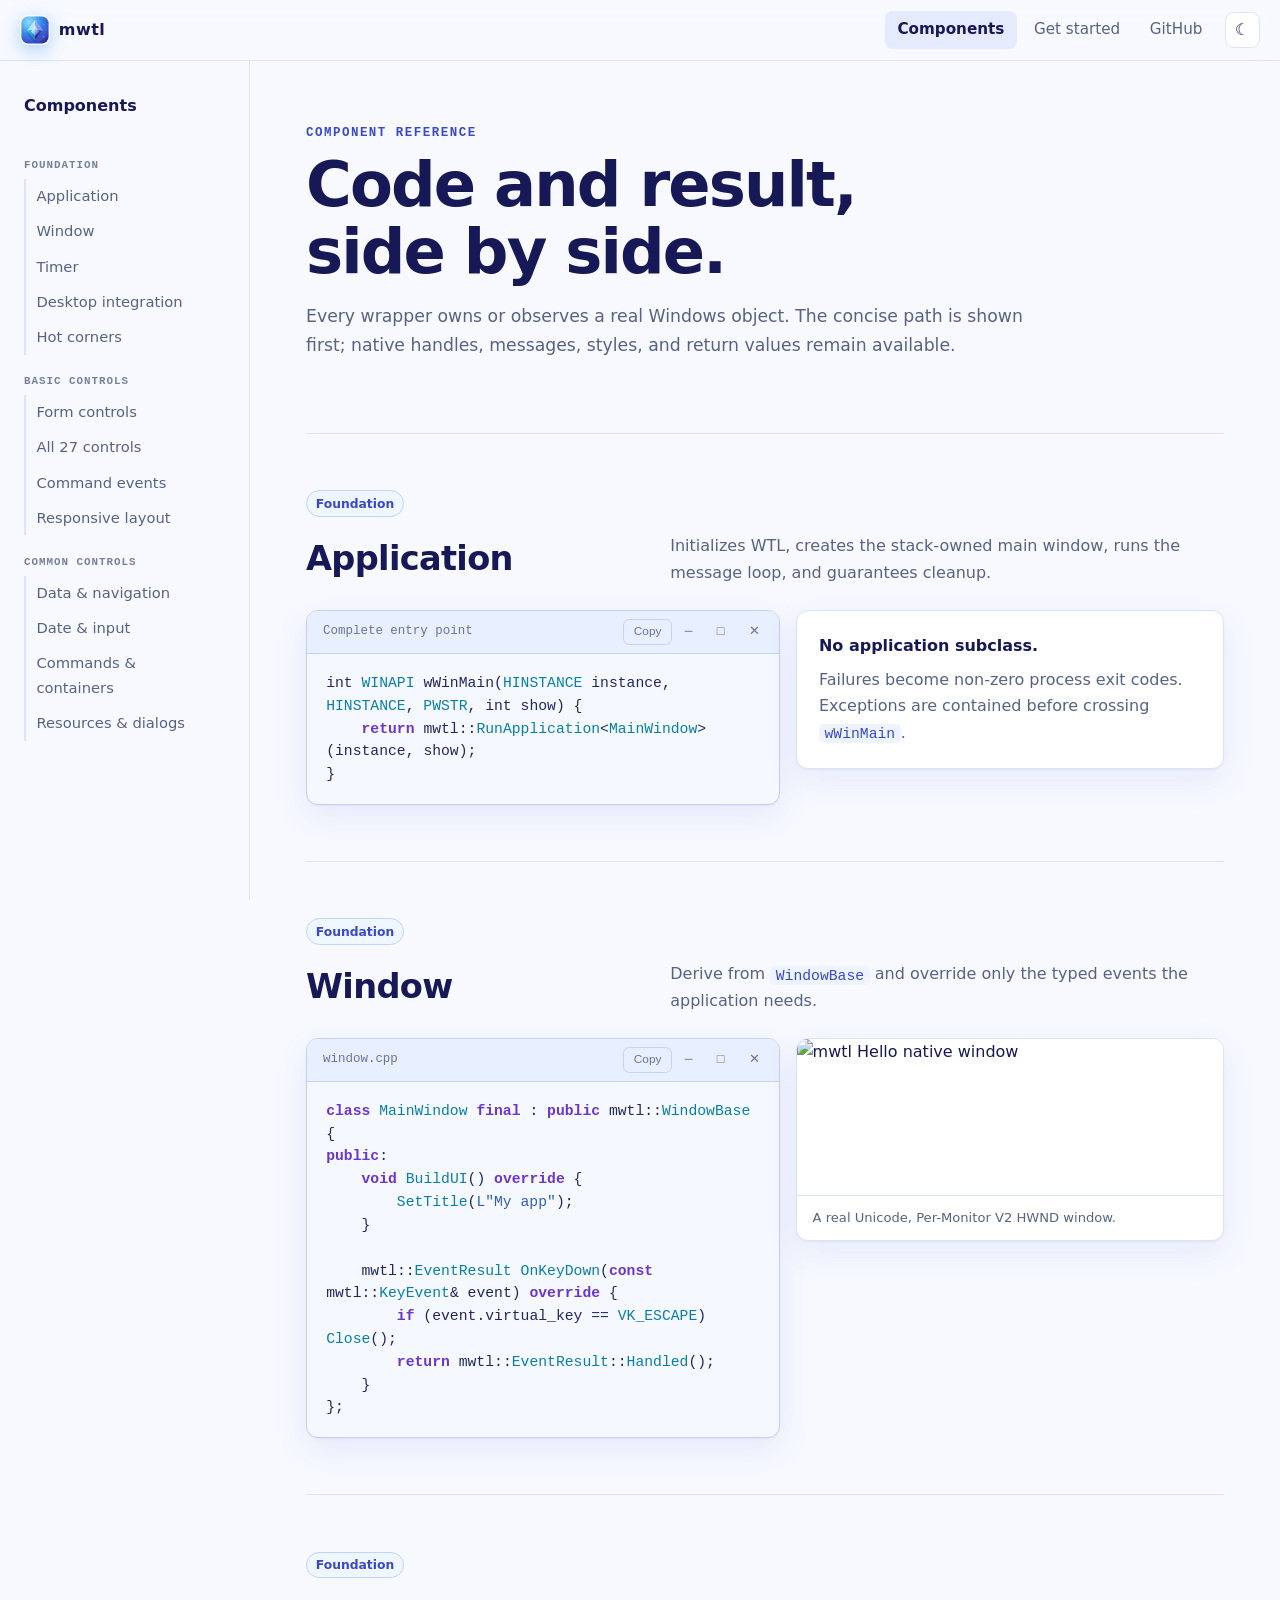
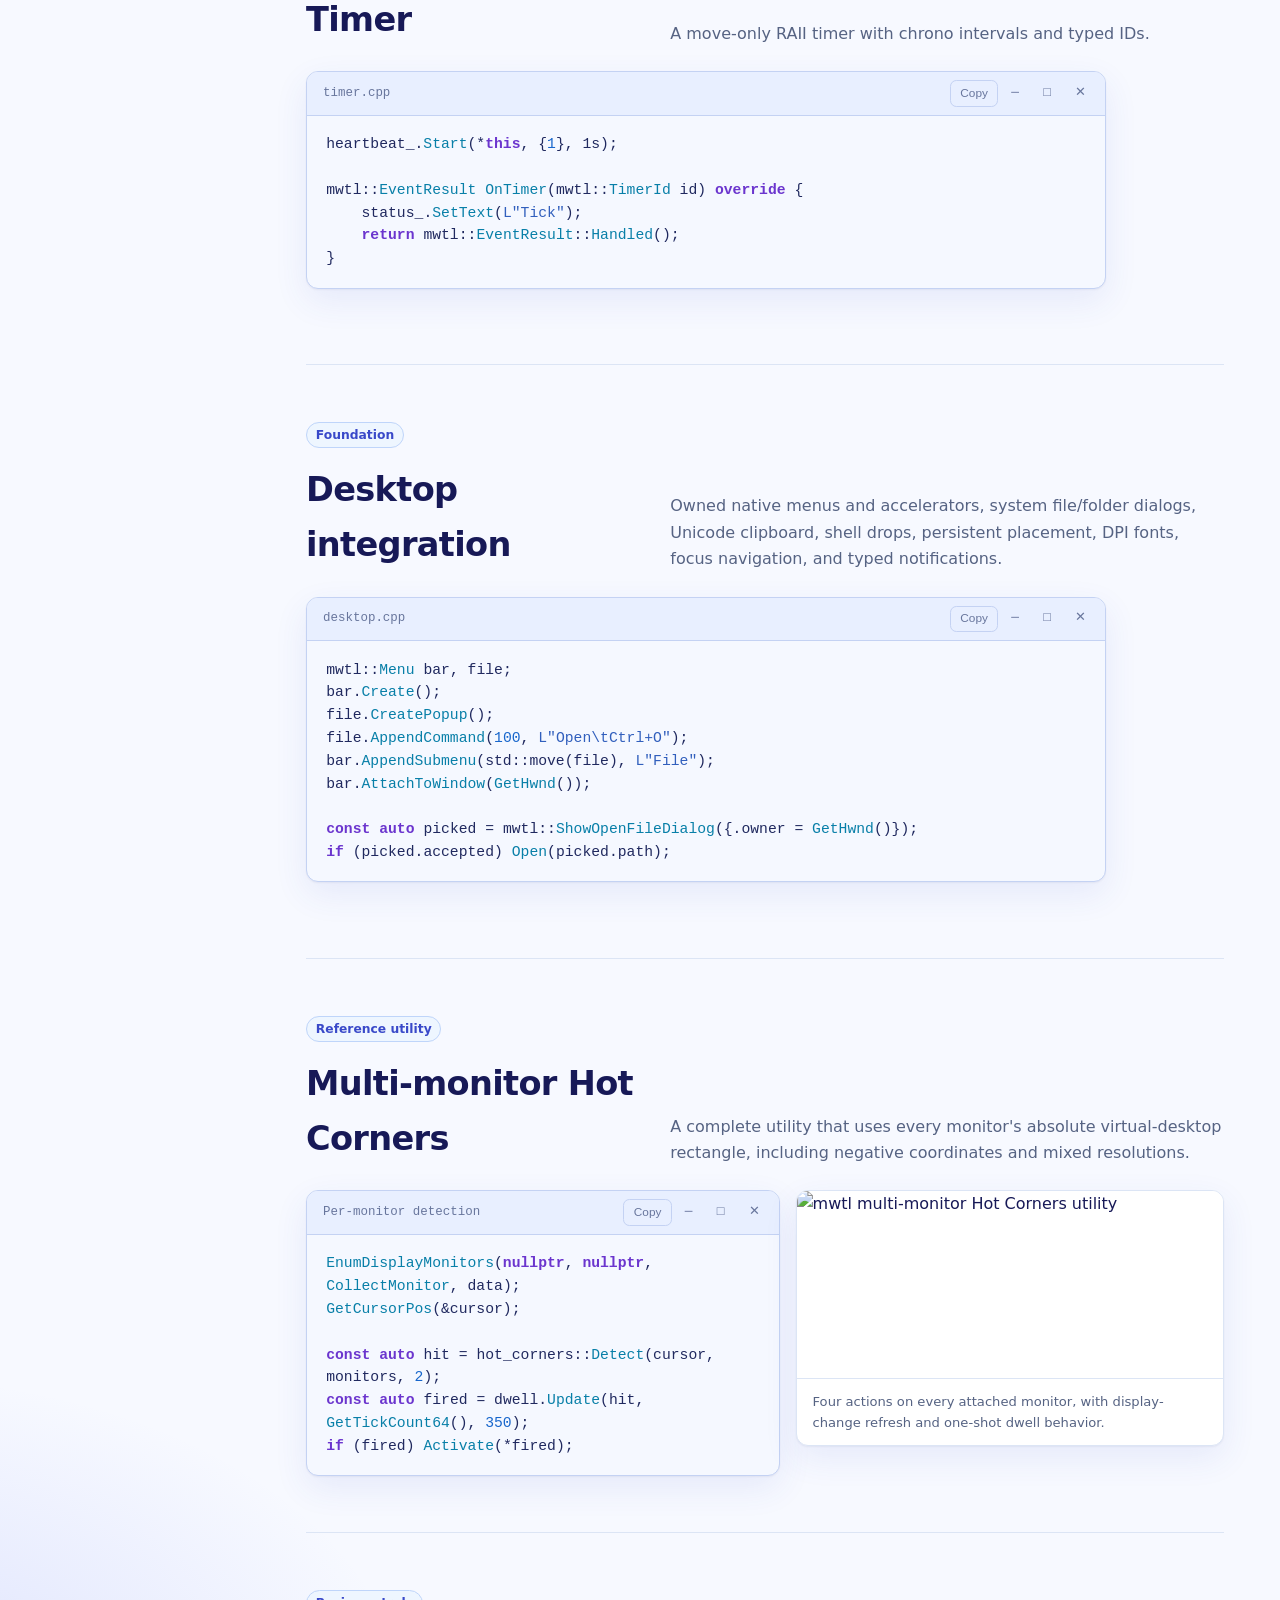
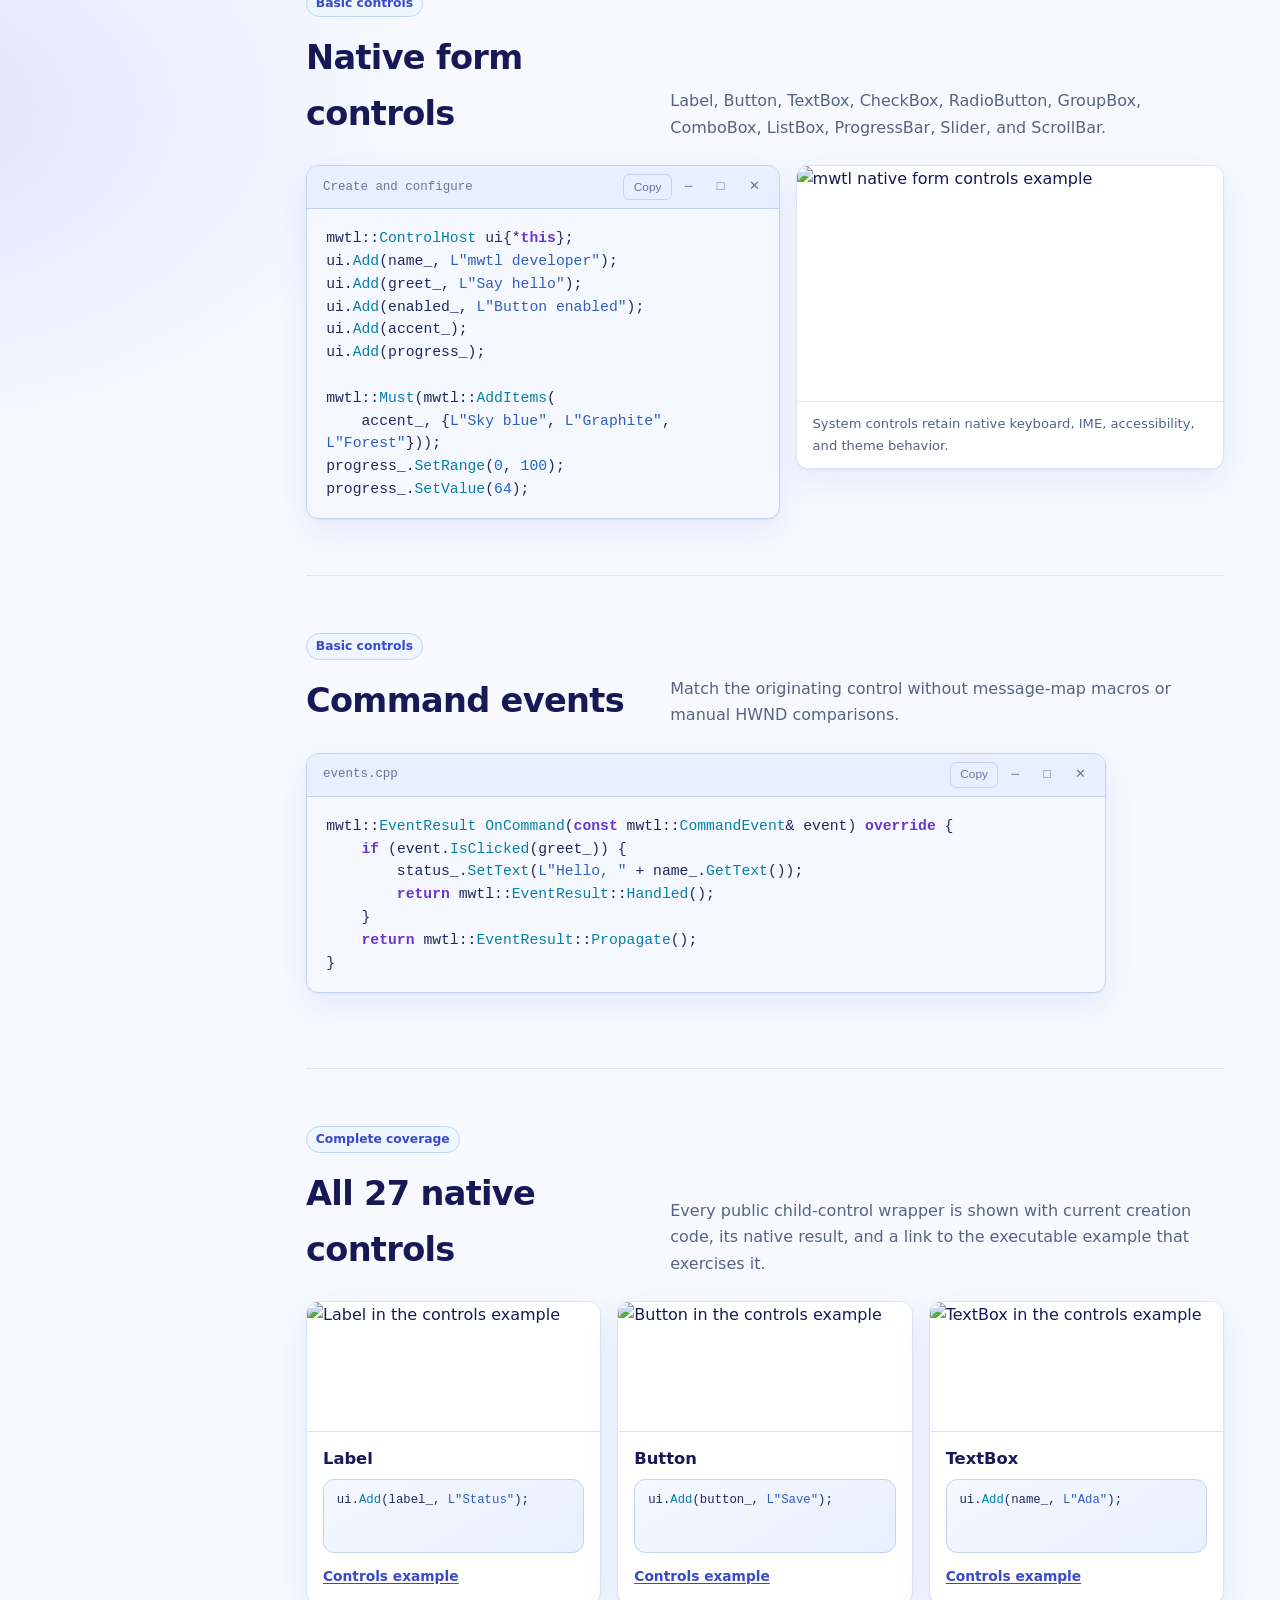
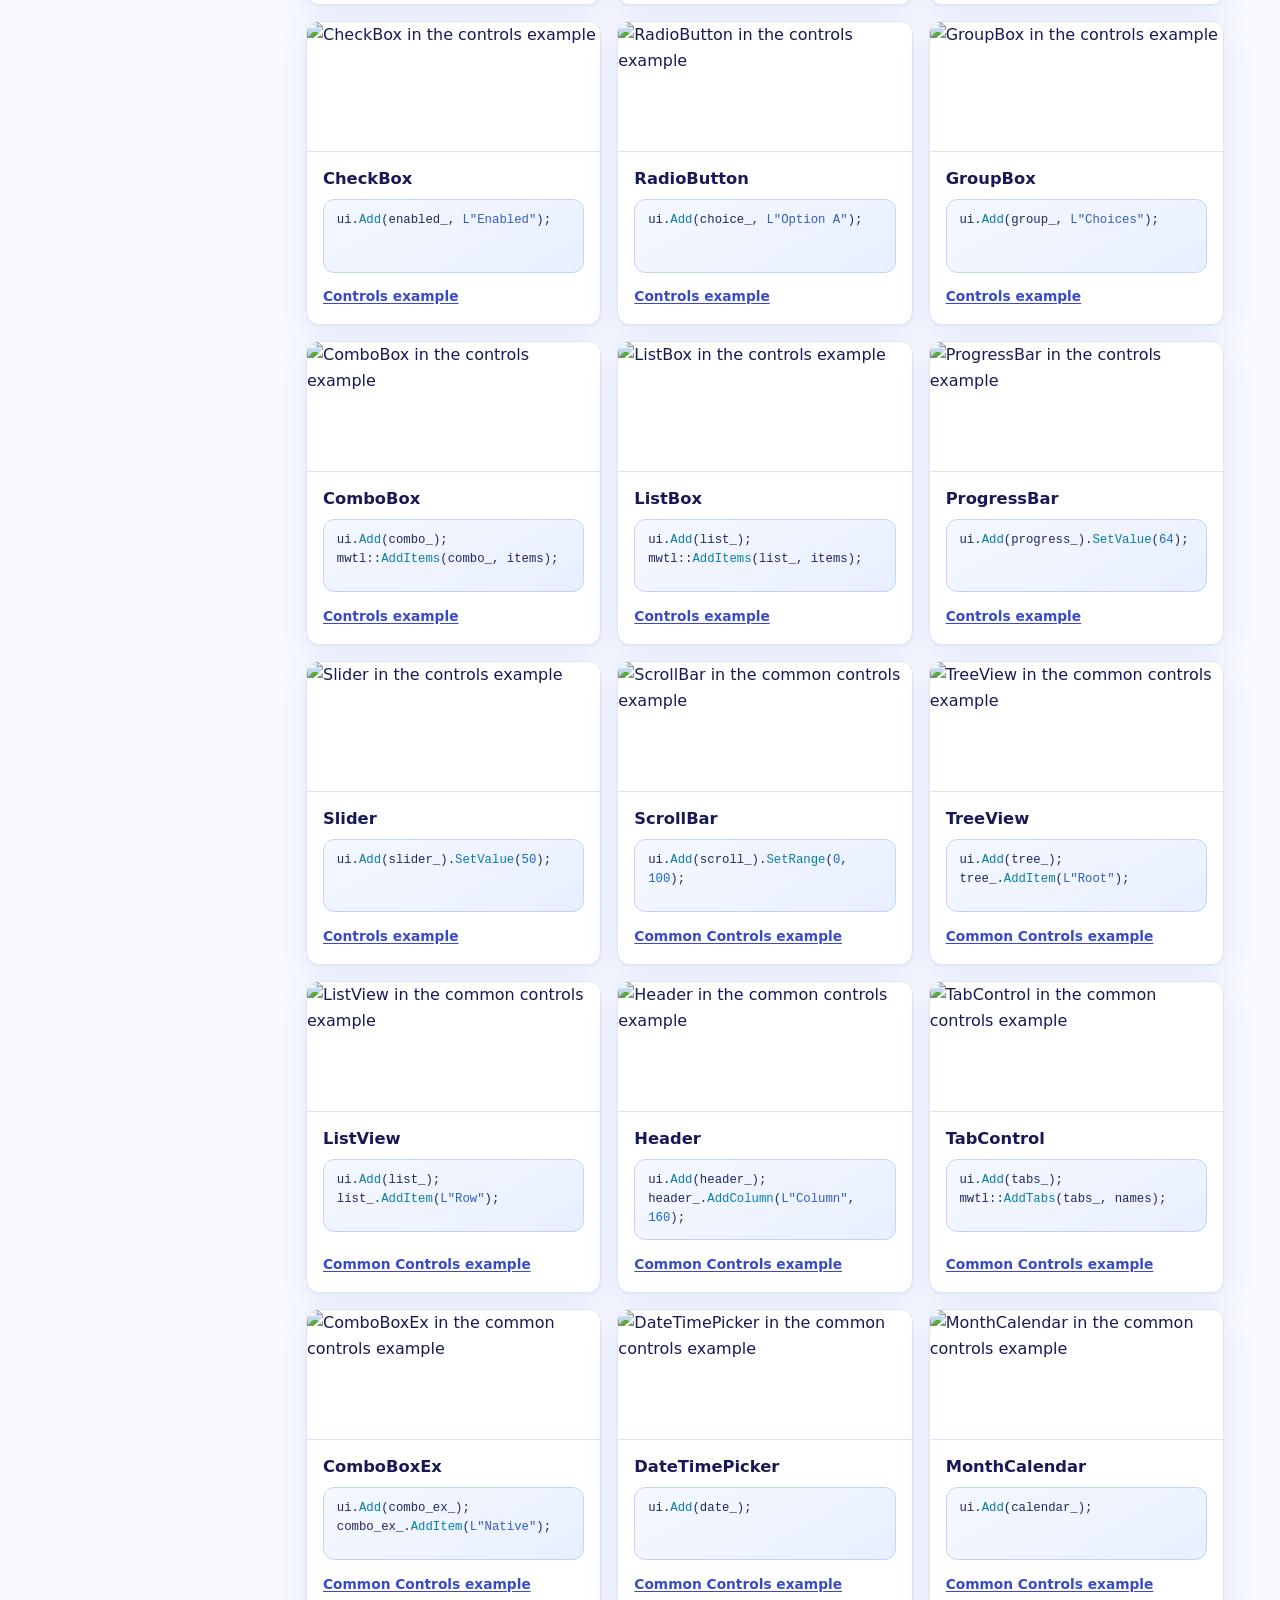
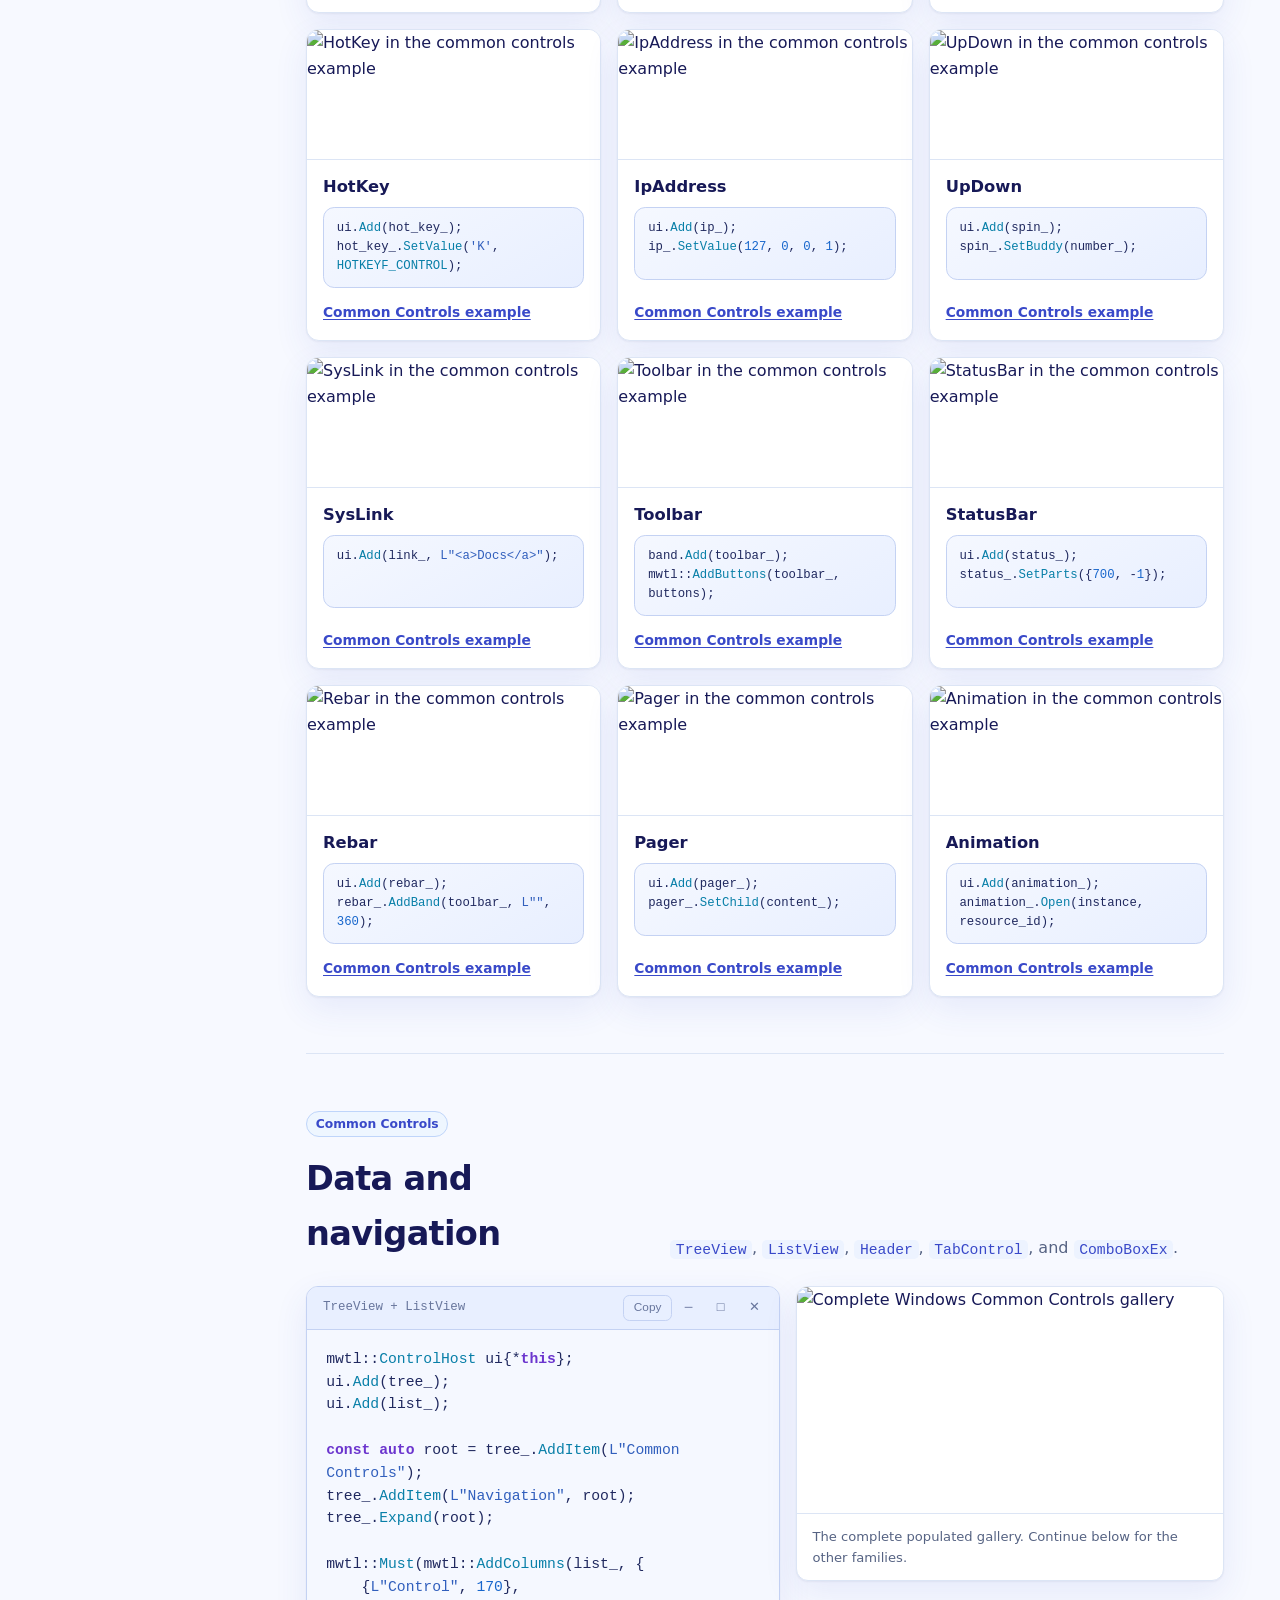
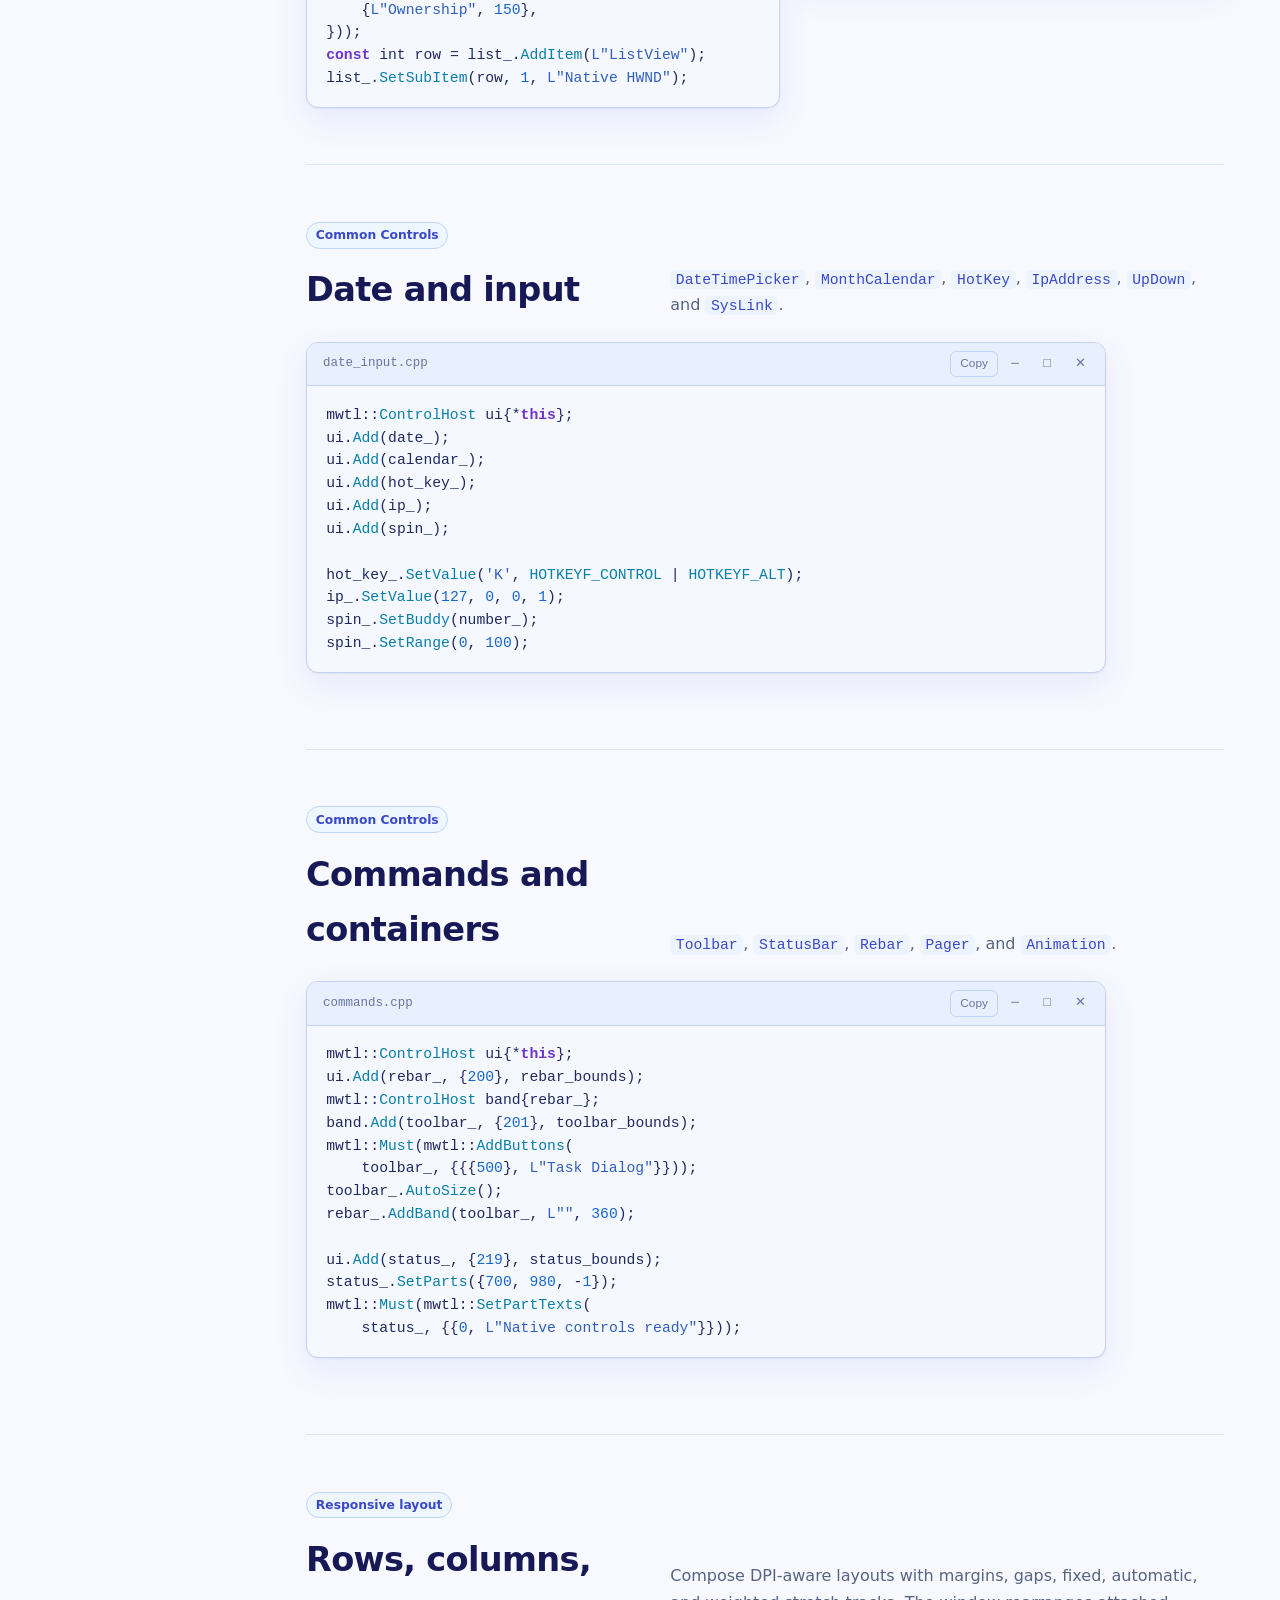
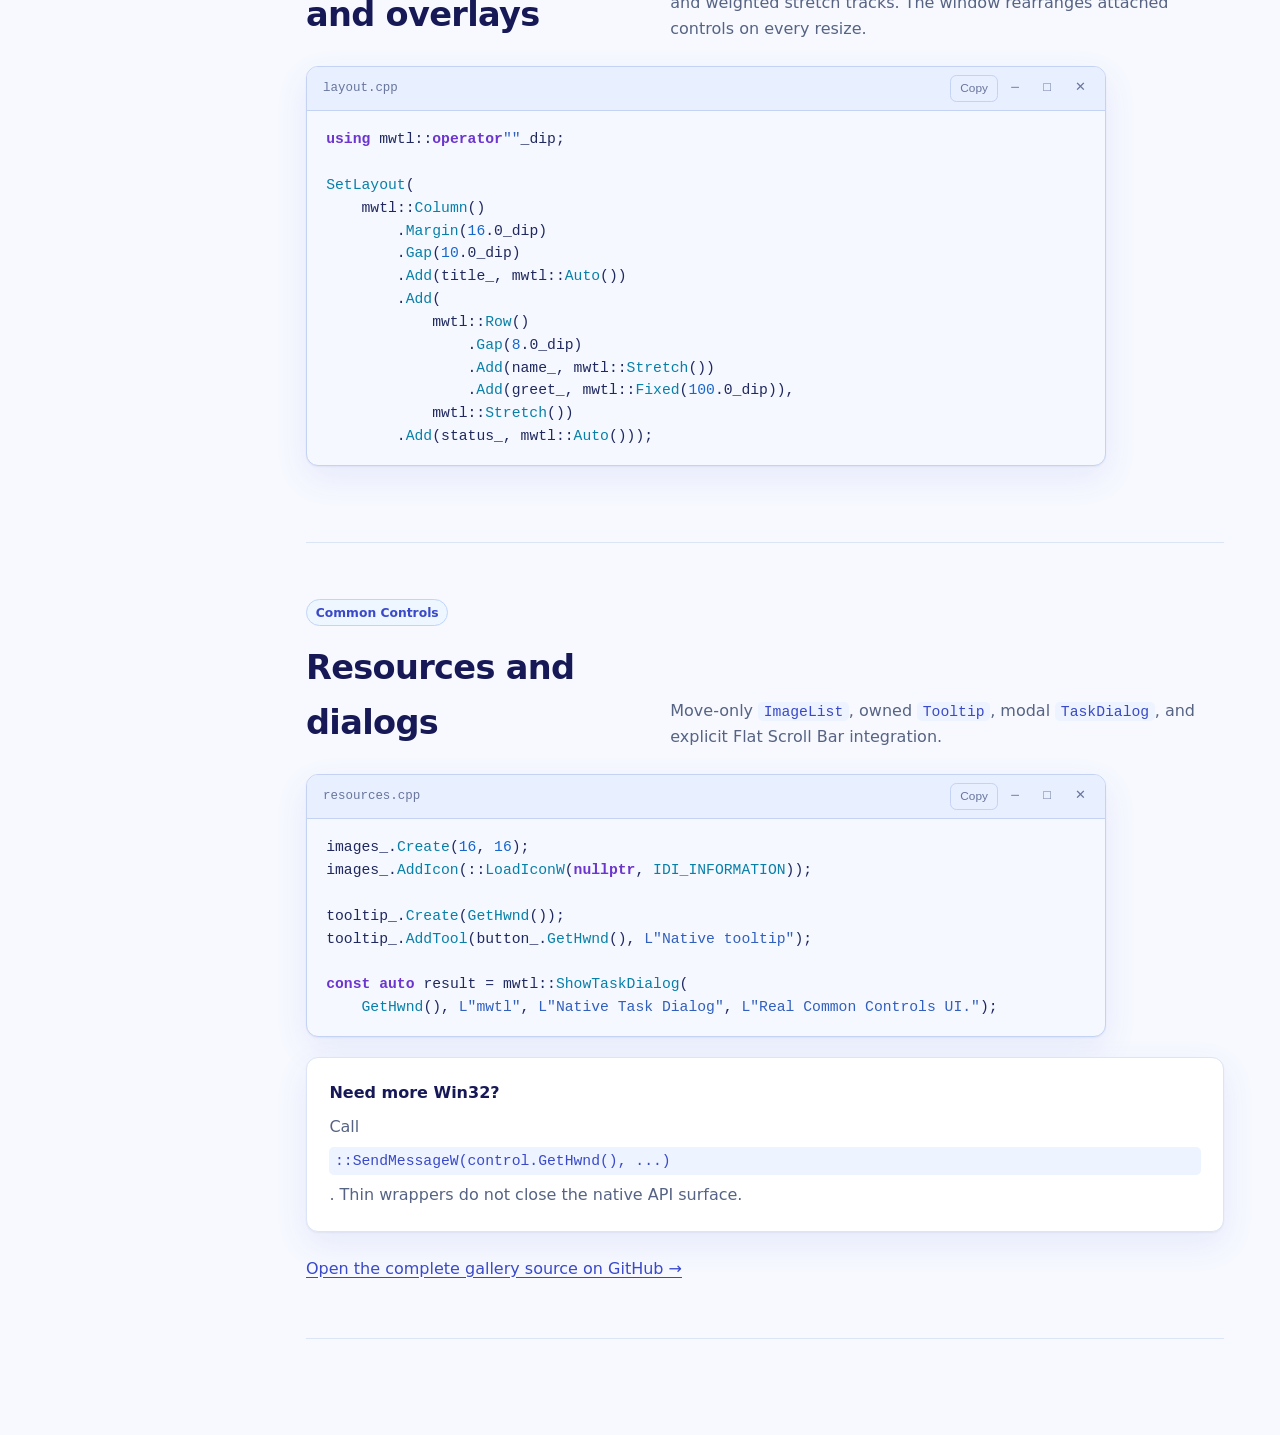
==== commit 537da52b: "Widen and lighten the homepage code panel" ====
--- a/site/components/index.html
+++ b/site/components/index.html
@@ -8,9 +8,9 @@
   <title>Components — mwtl</title>
   <meta name="theme-color" content="#f7f9ff">
   <link rel="icon" type="image/svg+xml" href="../assets/mwtl-mark.svg">
-  <link rel="stylesheet" href="../styles.css?v=20260808e">
+  <link rel="stylesheet" href="../styles.css?v=20260808f">
   <script>try{const t=localStorage.getItem("mwtl-theme");if(t)document.documentElement.dataset.theme=t}catch{}</script>
-  <script defer src="../assets/site.js?v=20260808e"></script>
+  <script defer src="../assets/site.js?v=20260808f"></script>
 </head>
 <body>
   <a class="skip-link" href="#main">Skip to content</a>
--- a/site/styles.css
+++ b/site/styles.css
@@ -21,11 +21,11 @@
   --card-shadow: 0 1px 2px rgba(23, 25, 87, .05), 0 12px 34px rgba(57, 73, 201, .09);
   --card-shadow-hover: 0 3px 7px rgba(23, 25, 87, .08), 0 20px 48px rgba(57, 73, 201, .17);
   --header-bg: rgba(247, 249, 255, .84);
-  --code-bg: #11143f;
-  --code-bg-2: #1c2268;
-  --code-line: #3949a4;
-  --code-text: #edf8ff;
-  --code-muted: #a6b7df;
+  --code-bg: #f5f8ff;
+  --code-bg-2: #e8efff;
+  --code-line: #c4d2f3;
+  --code-text: #20295f;
+  --code-muted: #68769d;
 }
 
 :root[data-theme="dark"] {
@@ -149,8 +149,8 @@
 /* ---------- Hero ---------- */
 .hero { padding: 5rem 0 3.5rem; }
 .home-hero {
-  display: grid; grid-template-columns: minmax(0, 1.05fr) minmax(0, .95fr);
-  gap: 3.5rem; align-items: center; padding: 4.5rem 0 3.5rem;
+  display: grid; grid-template-columns: minmax(0, .88fr) minmax(0, 1.12fr);
+  gap: 2.25rem; align-items: center; padding: 4.5rem 0 3.5rem;
 }
 .home-hero h1 { font-size: clamp(2.5rem, 5.6vw, 4.2rem); }
 .hero-demo { min-width: 0; }
@@ -233,12 +233,12 @@
 :root[data-theme="dark"] .copy-btn.copied { color: #86efac; border-color: #4ade80; }
 
 /* Syntax colors follow the cyan, blue, and violet facets in the mark. */
-.syntax-keyword { color: #c7a7ff; font-weight: 600; }
-.syntax-type { color: #71d9ff; }
-.syntax-string { color: #a6c7ff; }
-.syntax-number { color: #8be0ff; }
-.syntax-comment { color: #8797c2; font-style: italic; }
-.syntax-preprocessor { color: #77ddff; }
+.syntax-keyword { color: #6b35ce; font-weight: 600; }
+.syntax-type { color: #087fa8; }
+.syntax-string { color: #315fbd; }
+.syntax-number { color: #1766cc; }
+.syntax-comment { color: #7a86a6; font-style: italic; }
+.syntax-preprocessor { color: #087fa8; }
 
 :root[data-theme="dark"] .syntax-keyword { color: #c7a7ff; }
 :root[data-theme="dark"] .syntax-type { color: #71d9ff; }
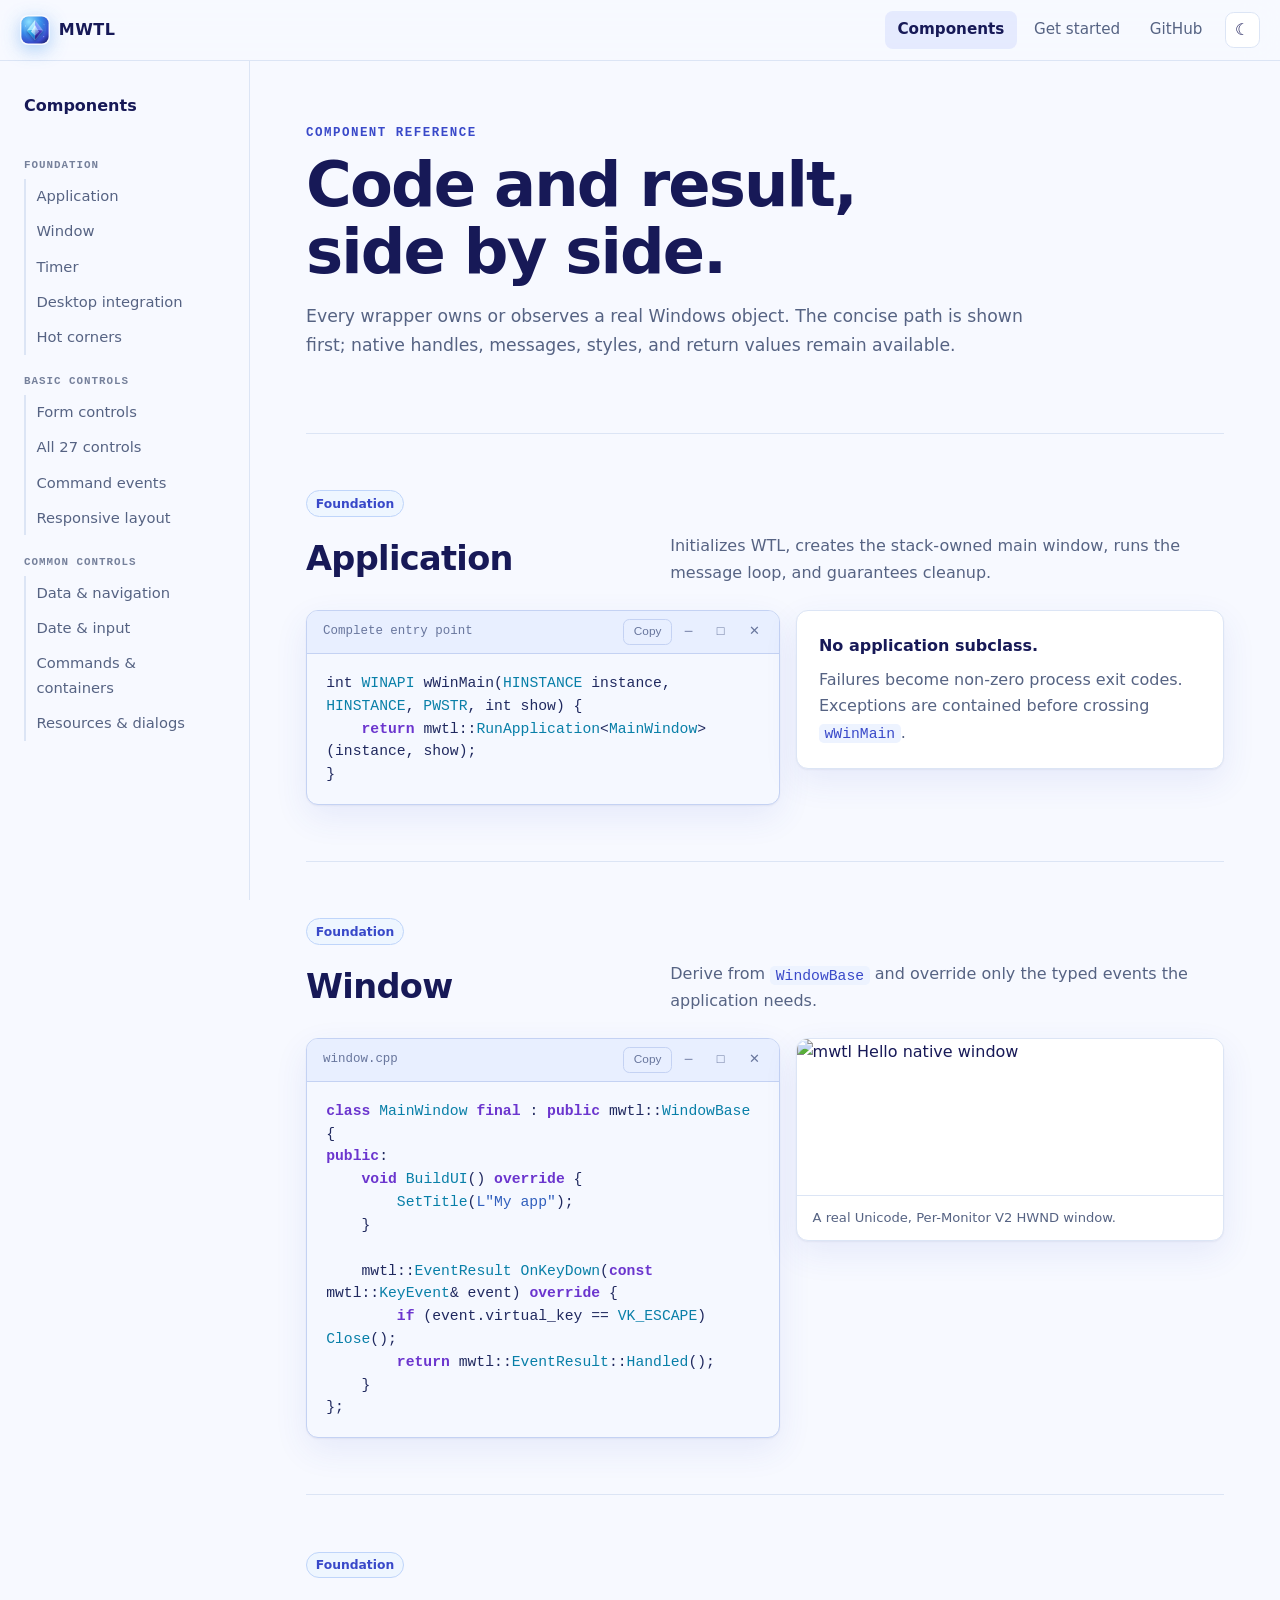
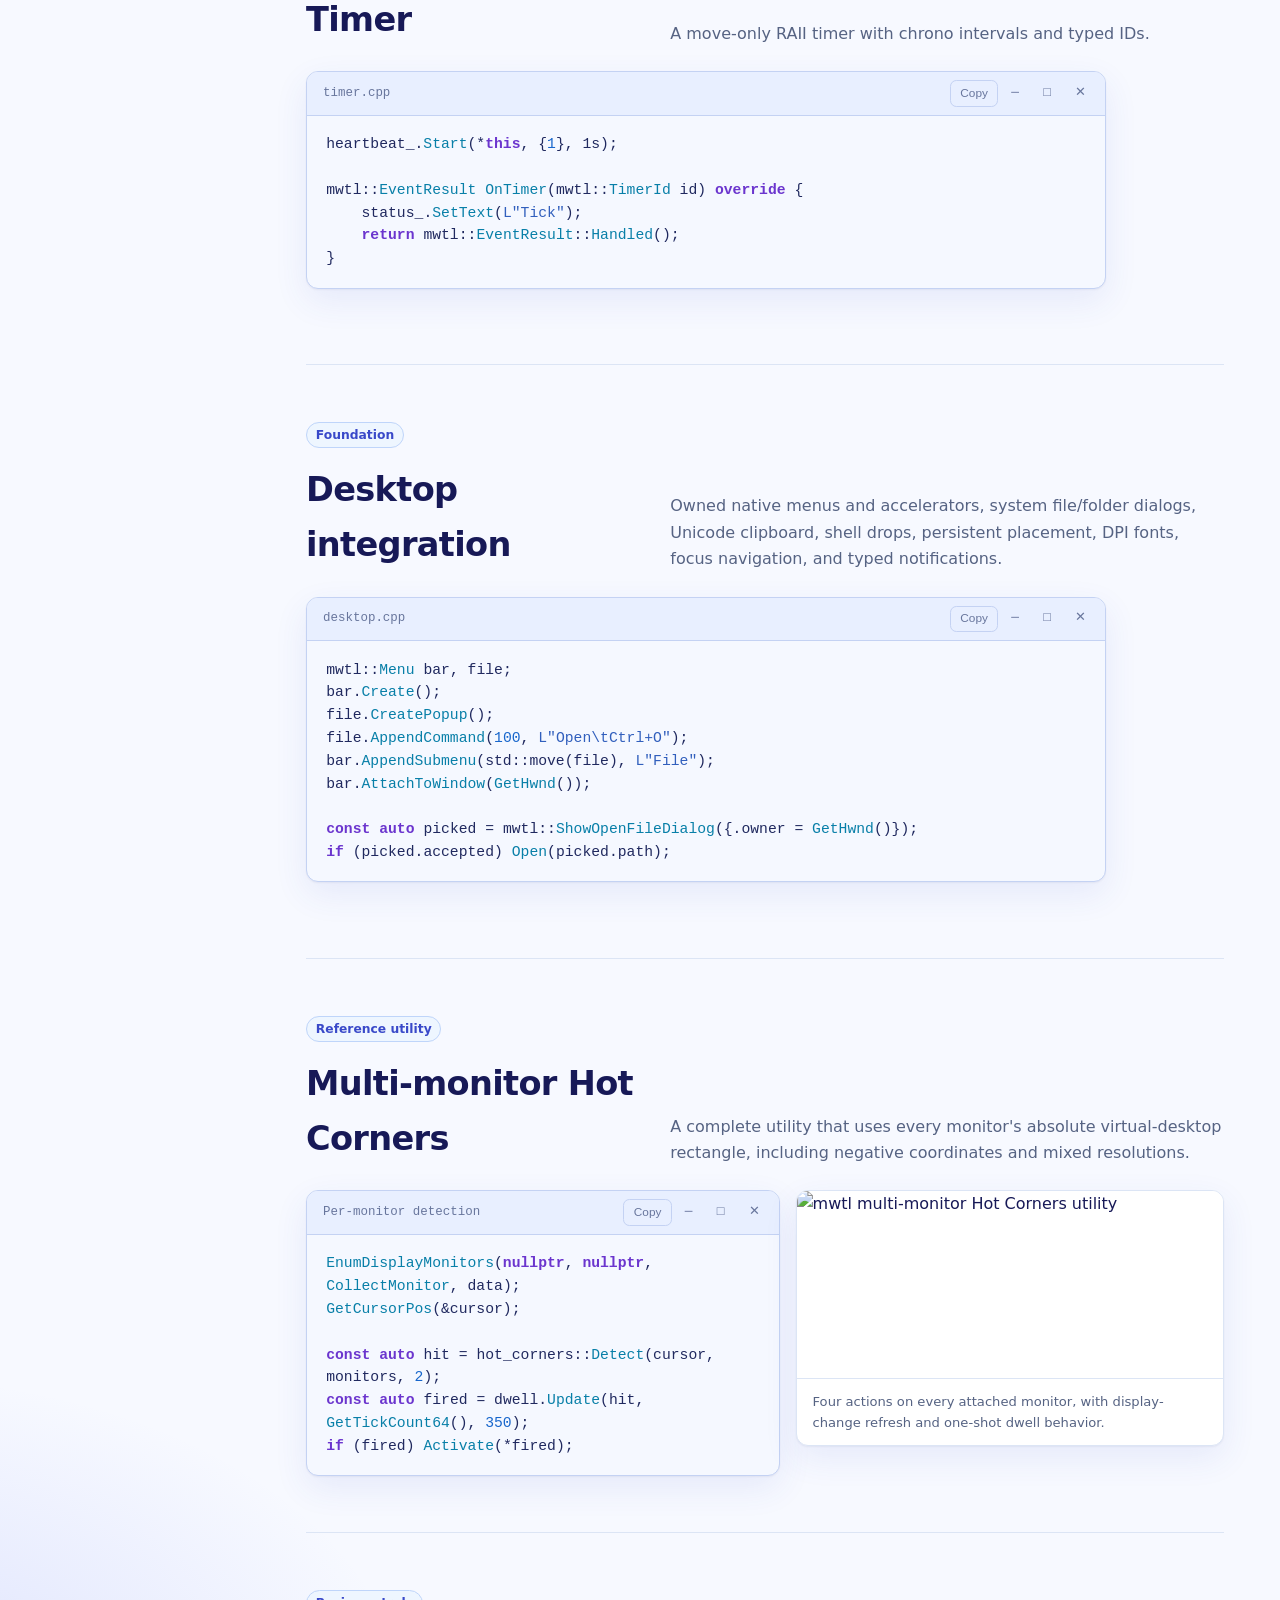
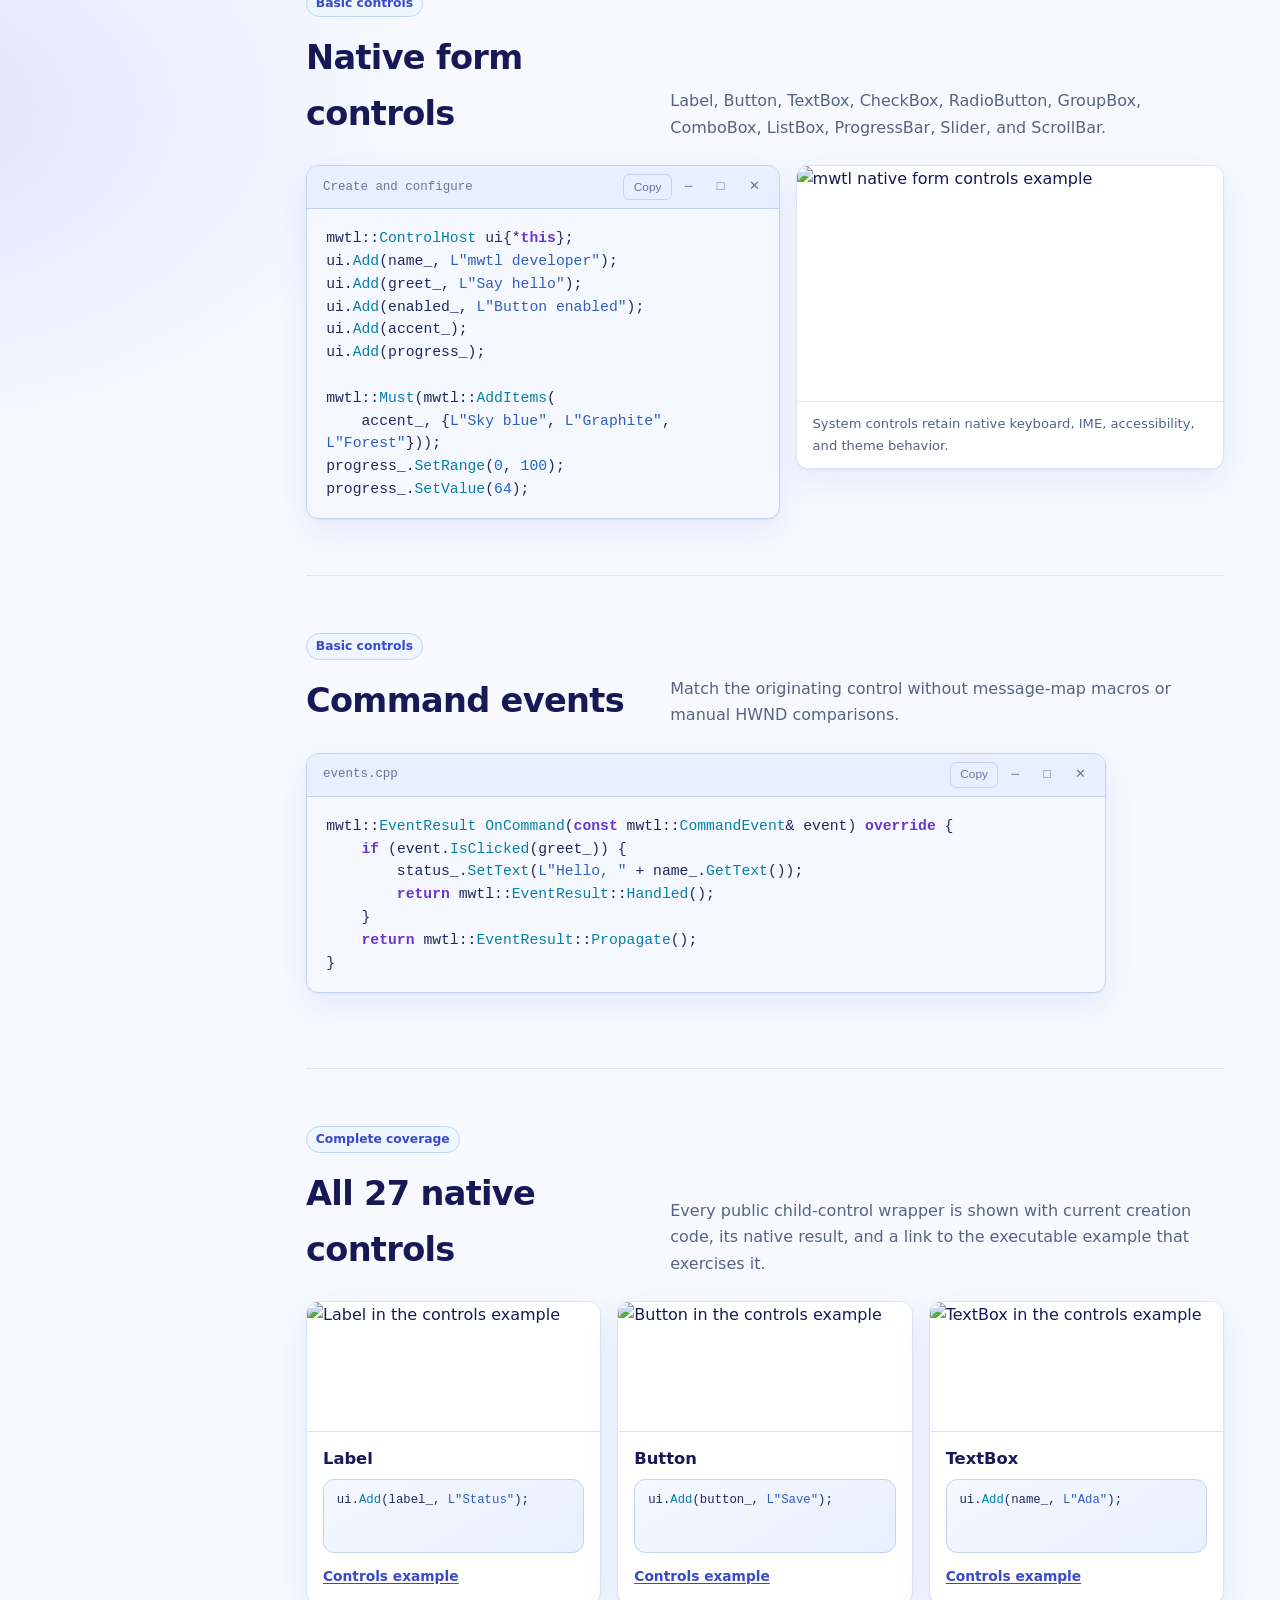
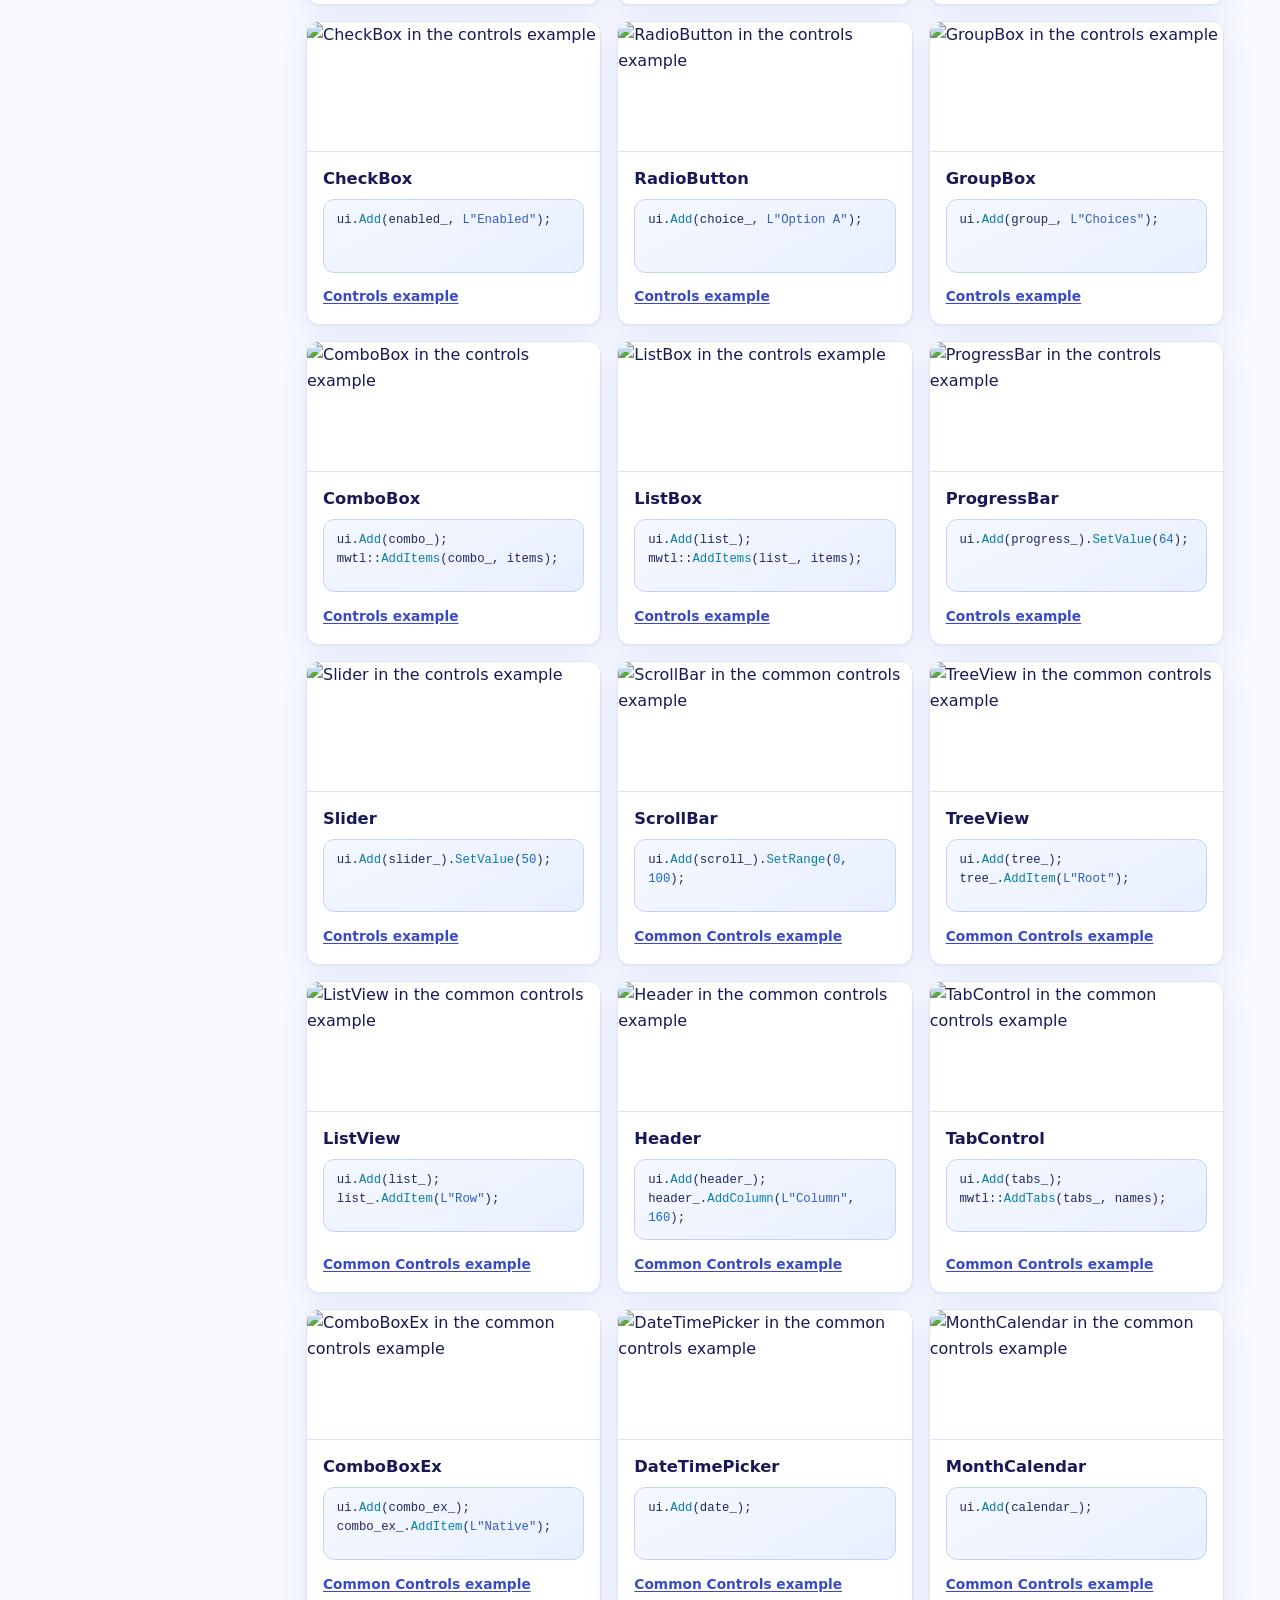
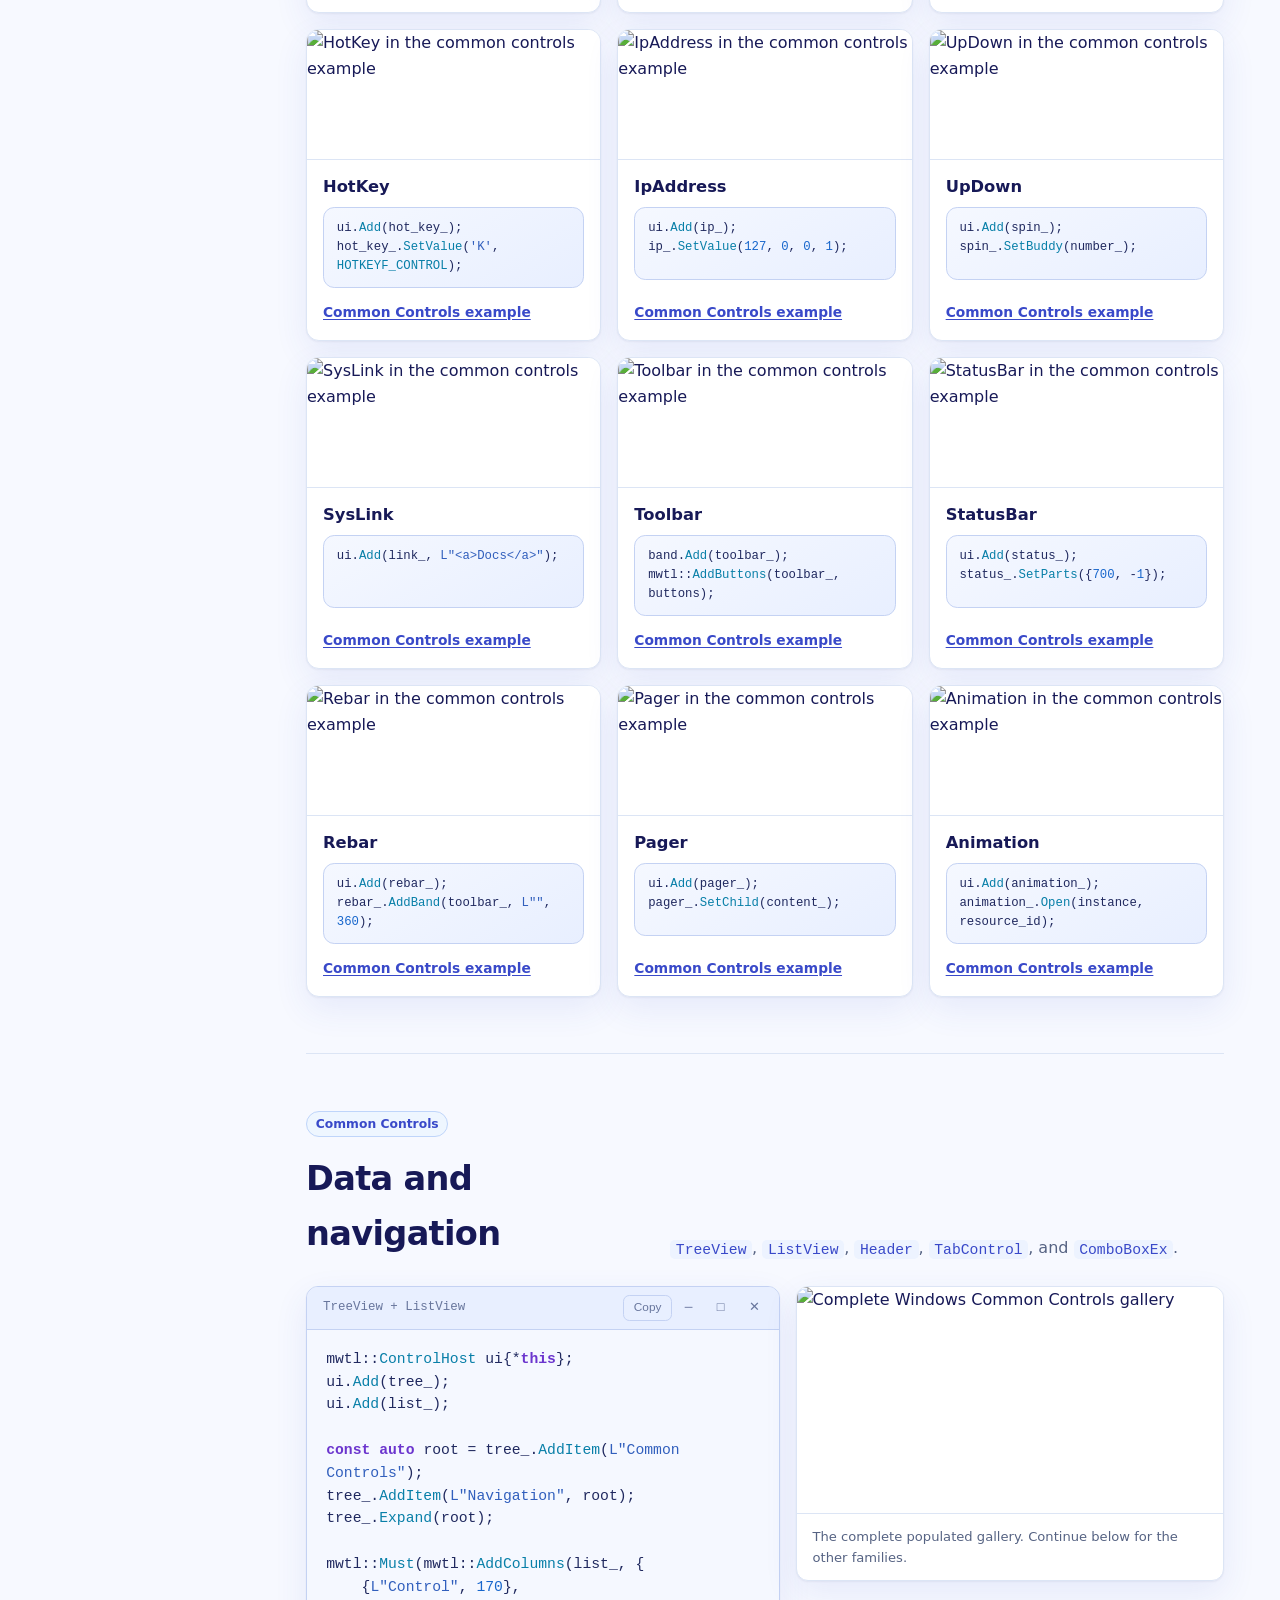
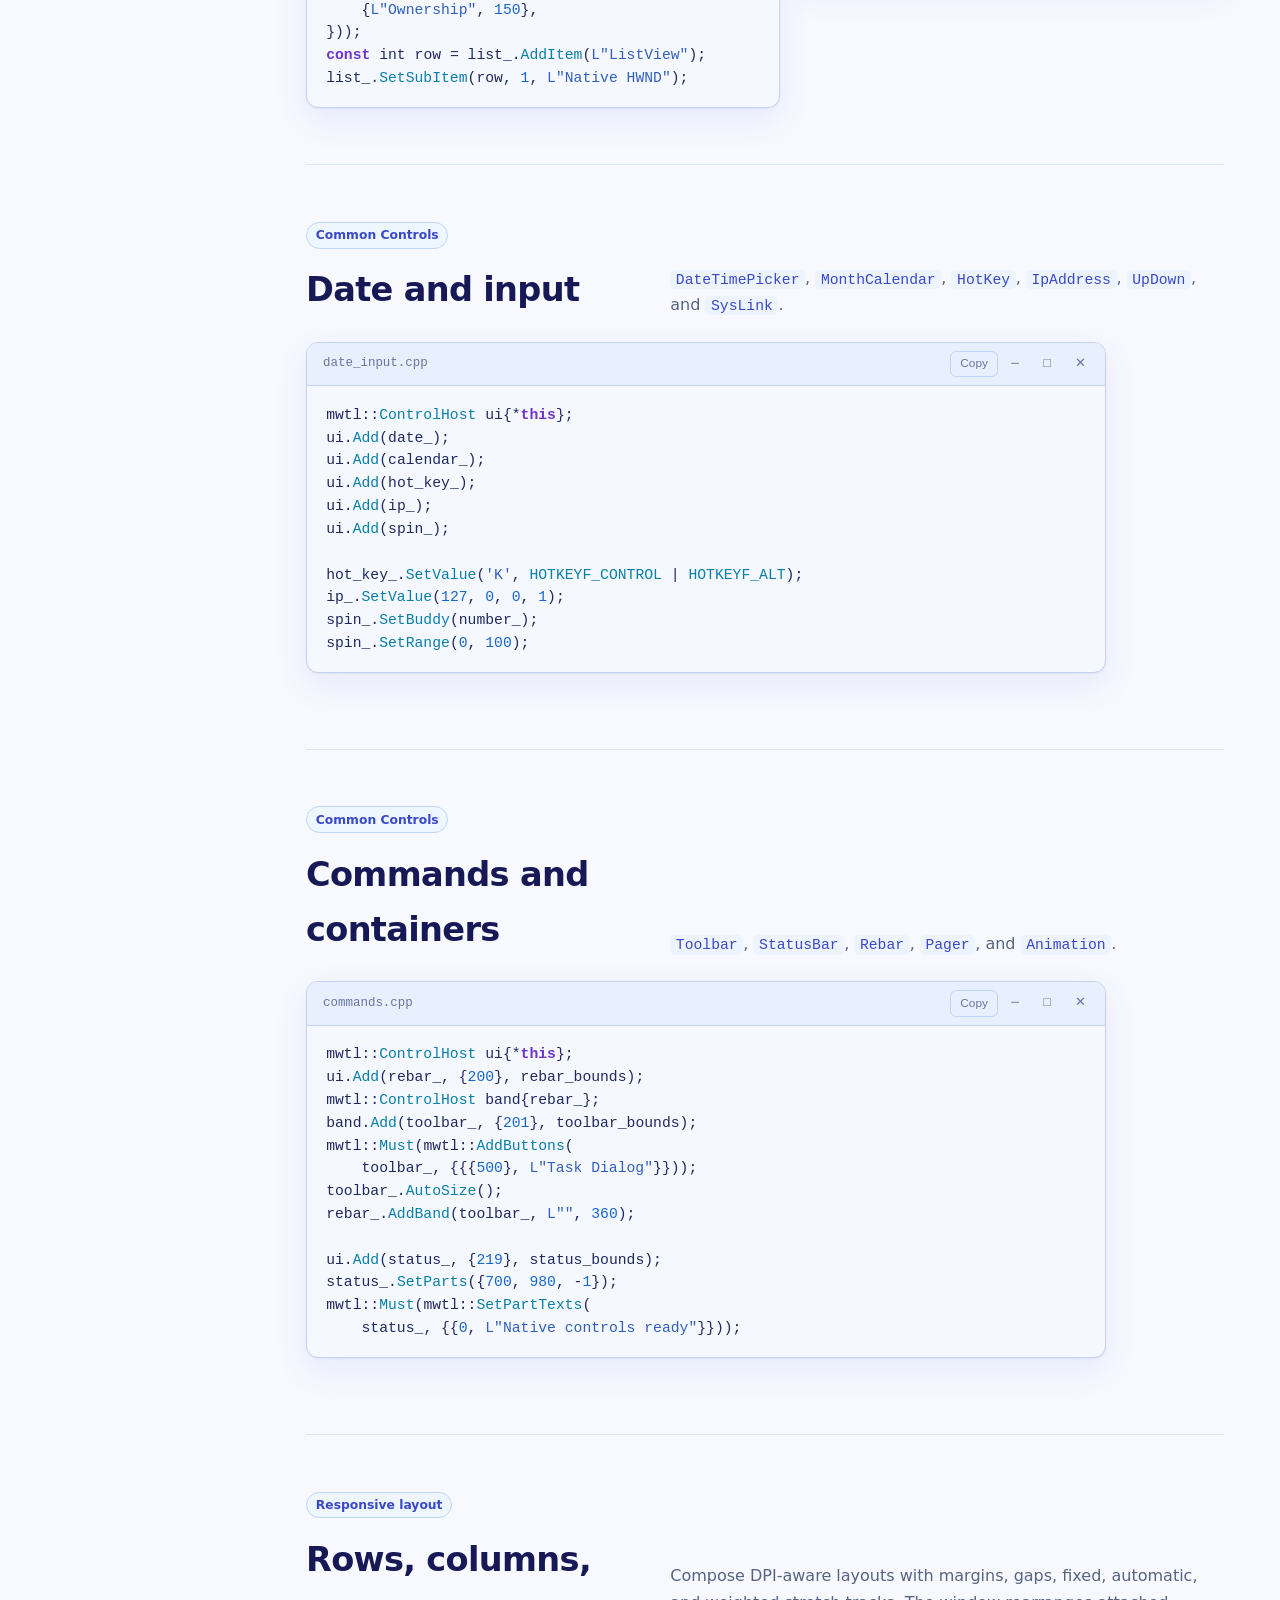
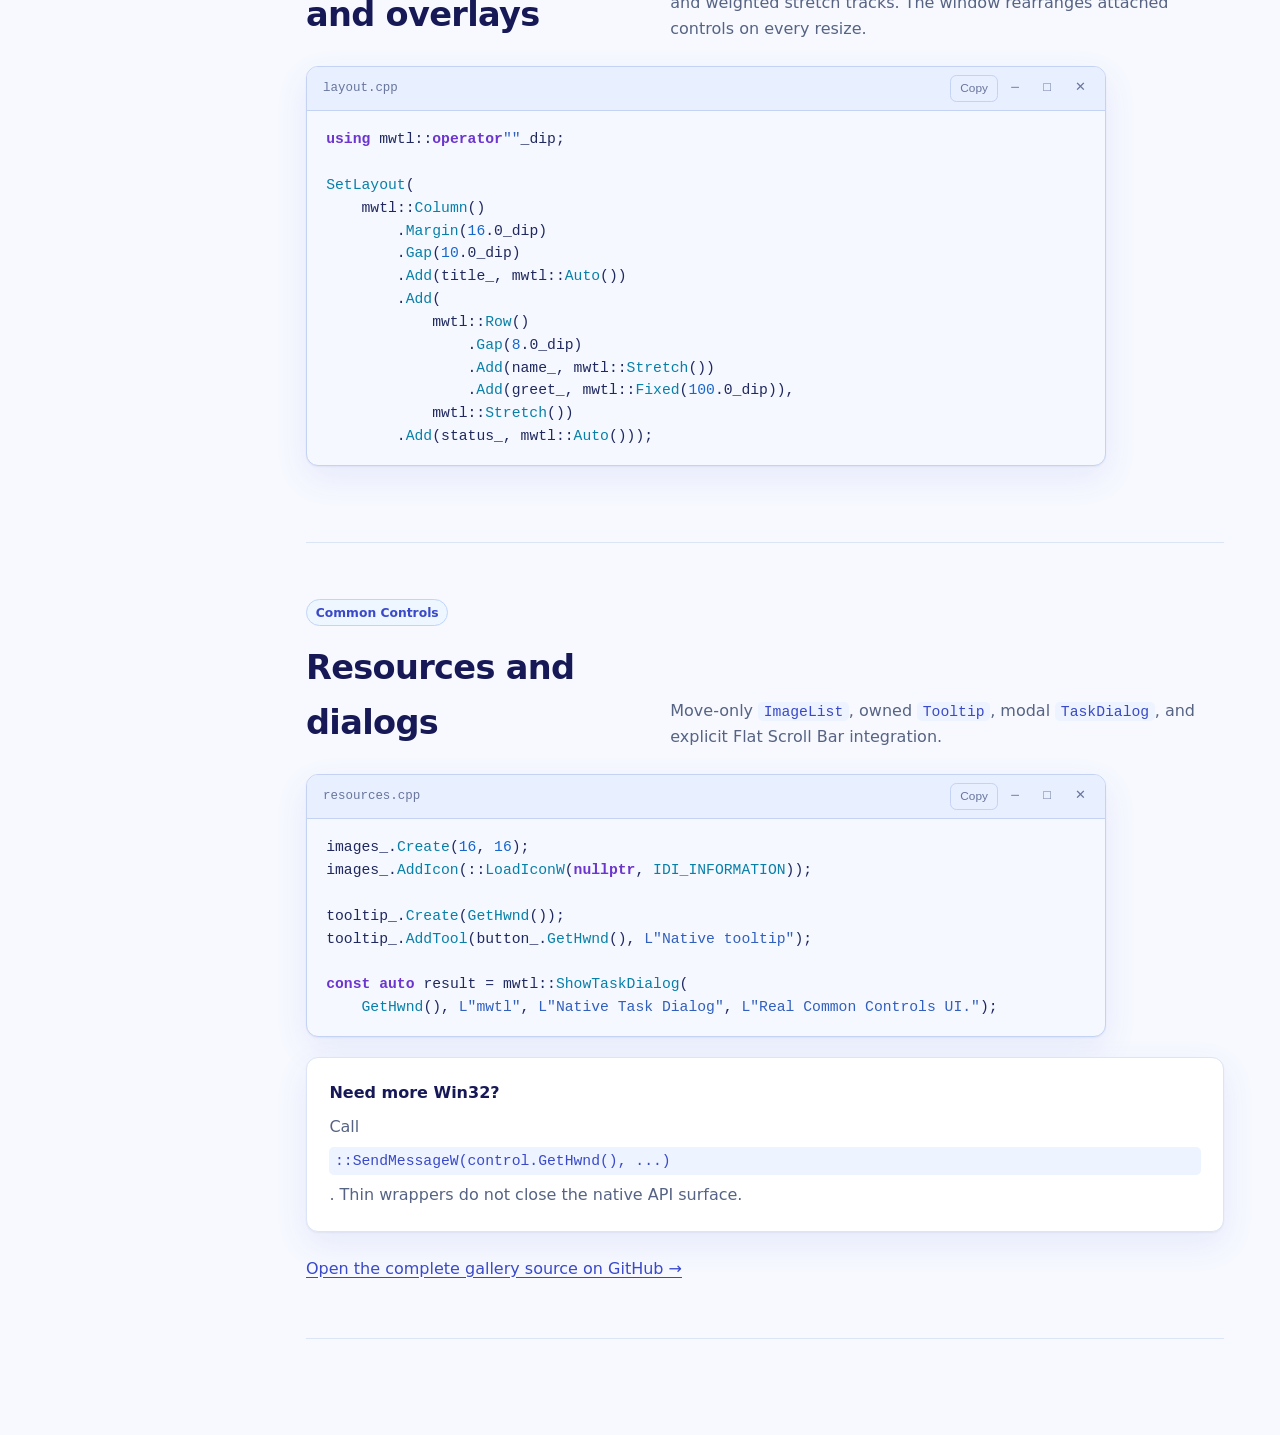
==== commit 727739dd: "Uppercase the MWTL website brand" ====
--- a/site/components/index.html
+++ b/site/components/index.html
@@ -8,15 +8,15 @@
   <title>Components — mwtl</title>
   <meta name="theme-color" content="#f7f9ff">
   <link rel="icon" type="image/svg+xml" href="../assets/mwtl-mark.svg">
-  <link rel="stylesheet" href="../styles.css?v=20260808f">
+  <link rel="stylesheet" href="../styles.css?v=20260808h">
   <script>try{const t=localStorage.getItem("mwtl-theme");if(t)document.documentElement.dataset.theme=t}catch{}</script>
-  <script defer src="../assets/site.js?v=20260808f"></script>
+  <script defer src="../assets/site.js?v=20260808h"></script>
 </head>
 <body>
   <a class="skip-link" href="#main">Skip to content</a>
   <header class="site-header docs-topbar">
     <div class="nav">
-      <a class="brand" href="../index.html"><img src="../assets/mwtl-mark.svg" alt=""><span>mwtl</span></a>
+      <a class="brand" href="../index.html" aria-label="MWTL — Modern Windows Thin Layer"><img src="../assets/mwtl-mark.svg" alt=""><span>MWTL</span></a>
       <nav class="nav-links" aria-label="Main navigation">
         <a class="active" href="index.html" aria-current="page">Components</a>
         <a href="../building.html">Get started</a>
--- a/site/styles.css
+++ b/site/styles.css
@@ -303,6 +303,31 @@
 .example-card strong { padding: .85rem 1rem 0; font-weight: 650; }
 .example-card span { padding: .2rem 1rem 1rem; color: var(--muted); font-size: .84rem; }
 
+.example-viewer {
+  width: min(1120px, calc(100vw - 2rem)); max-width: none; max-height: calc(100vh - 2rem);
+  padding: 0; overflow: hidden; border: 1px solid var(--line-strong); border-radius: 1rem;
+  color: var(--text); background: var(--surface); box-shadow: 0 30px 90px rgba(23, 25, 87, .28);
+}
+.example-viewer::backdrop { background: rgba(10, 13, 48, .68); backdrop-filter: blur(8px); }
+.example-viewer-frame { display: grid; grid-template-rows: auto minmax(0, 1fr) auto; max-height: calc(100vh - 2rem); }
+.example-viewer-bar, .example-viewer-actions {
+  display: flex; align-items: center; justify-content: space-between; gap: 1rem;
+  padding: .9rem 1rem; border-bottom: 1px solid var(--line); background: var(--surface-2);
+}
+.example-viewer-bar > div { display: flex; align-items: baseline; gap: .75rem; min-width: 0; }
+.example-viewer-description { overflow: hidden; color: var(--muted); font-size: .86rem; text-overflow: ellipsis; white-space: nowrap; }
+.example-viewer-close {
+  flex: 0 0 auto; width: 2.25rem; height: 2.25rem; border: 1px solid var(--line); border-radius: .55rem;
+  color: var(--muted); background: var(--surface); font: 1.4rem/1 system-ui; cursor: pointer;
+}
+.example-viewer-close:hover { color: var(--text); border-color: var(--line-strong); }
+.example-viewer-canvas { display: grid; place-items: center; min-height: 0; padding: 1rem; overflow: auto; background: #eef3ff; }
+.example-viewer-canvas img { display: block; max-width: 100%; max-height: calc(100vh - 10rem); width: auto; height: auto; border-radius: .4rem; box-shadow: 0 12px 40px rgba(23, 25, 87, .18); }
+.example-viewer-actions { border-top: 1px solid var(--line); border-bottom: 0; }
+.example-viewer-actions > span { color: var(--muted); font-size: .82rem; }
+.example-viewer-actions .button { min-height: 2.7rem; padding: .65rem 1rem; }
+:root[data-theme="dark"] .example-viewer-canvas { background: #0d1037; }
+
 /* ---------- Guide (building.html) ---------- */
 .guide { max-width: 960px; }
 .guide h1 { max-width: 850px; }
@@ -431,6 +456,26 @@
     padding-top: .35rem;
   }
   .nav-links a { white-space: nowrap; }
+  .example-viewer {
+    width: 100vw; height: 100dvh; max-height: 100dvh; margin: 0;
+    border: 0; border-radius: 0;
+  }
+  .example-viewer-frame { height: 100dvh; max-height: 100dvh; }
+  .example-viewer-bar {
+    padding: max(.65rem, env(safe-area-inset-top)) .75rem .65rem;
+  }
+  .example-viewer-bar > div { min-width: 0; }
+  .example-viewer-bar strong { overflow: hidden; text-overflow: ellipsis; white-space: nowrap; }
+  .example-viewer-description, .example-viewer-actions > span { display: none; }
+  .example-viewer-canvas { padding: .5rem; overflow: hidden; }
+  .example-viewer-canvas img {
+    max-width: 100%; max-height: 100%; object-fit: contain; border-radius: .25rem;
+  }
+  .example-viewer-actions {
+    justify-content: flex-end;
+    padding: .65rem max(.75rem, env(safe-area-inset-right)) max(.65rem, env(safe-area-inset-bottom)) max(.75rem, env(safe-area-inset-left));
+  }
+  .example-viewer-actions .button { width: 100%; justify-content: center; }
 }
 
 @media (prefers-reduced-motion: reduce) {
